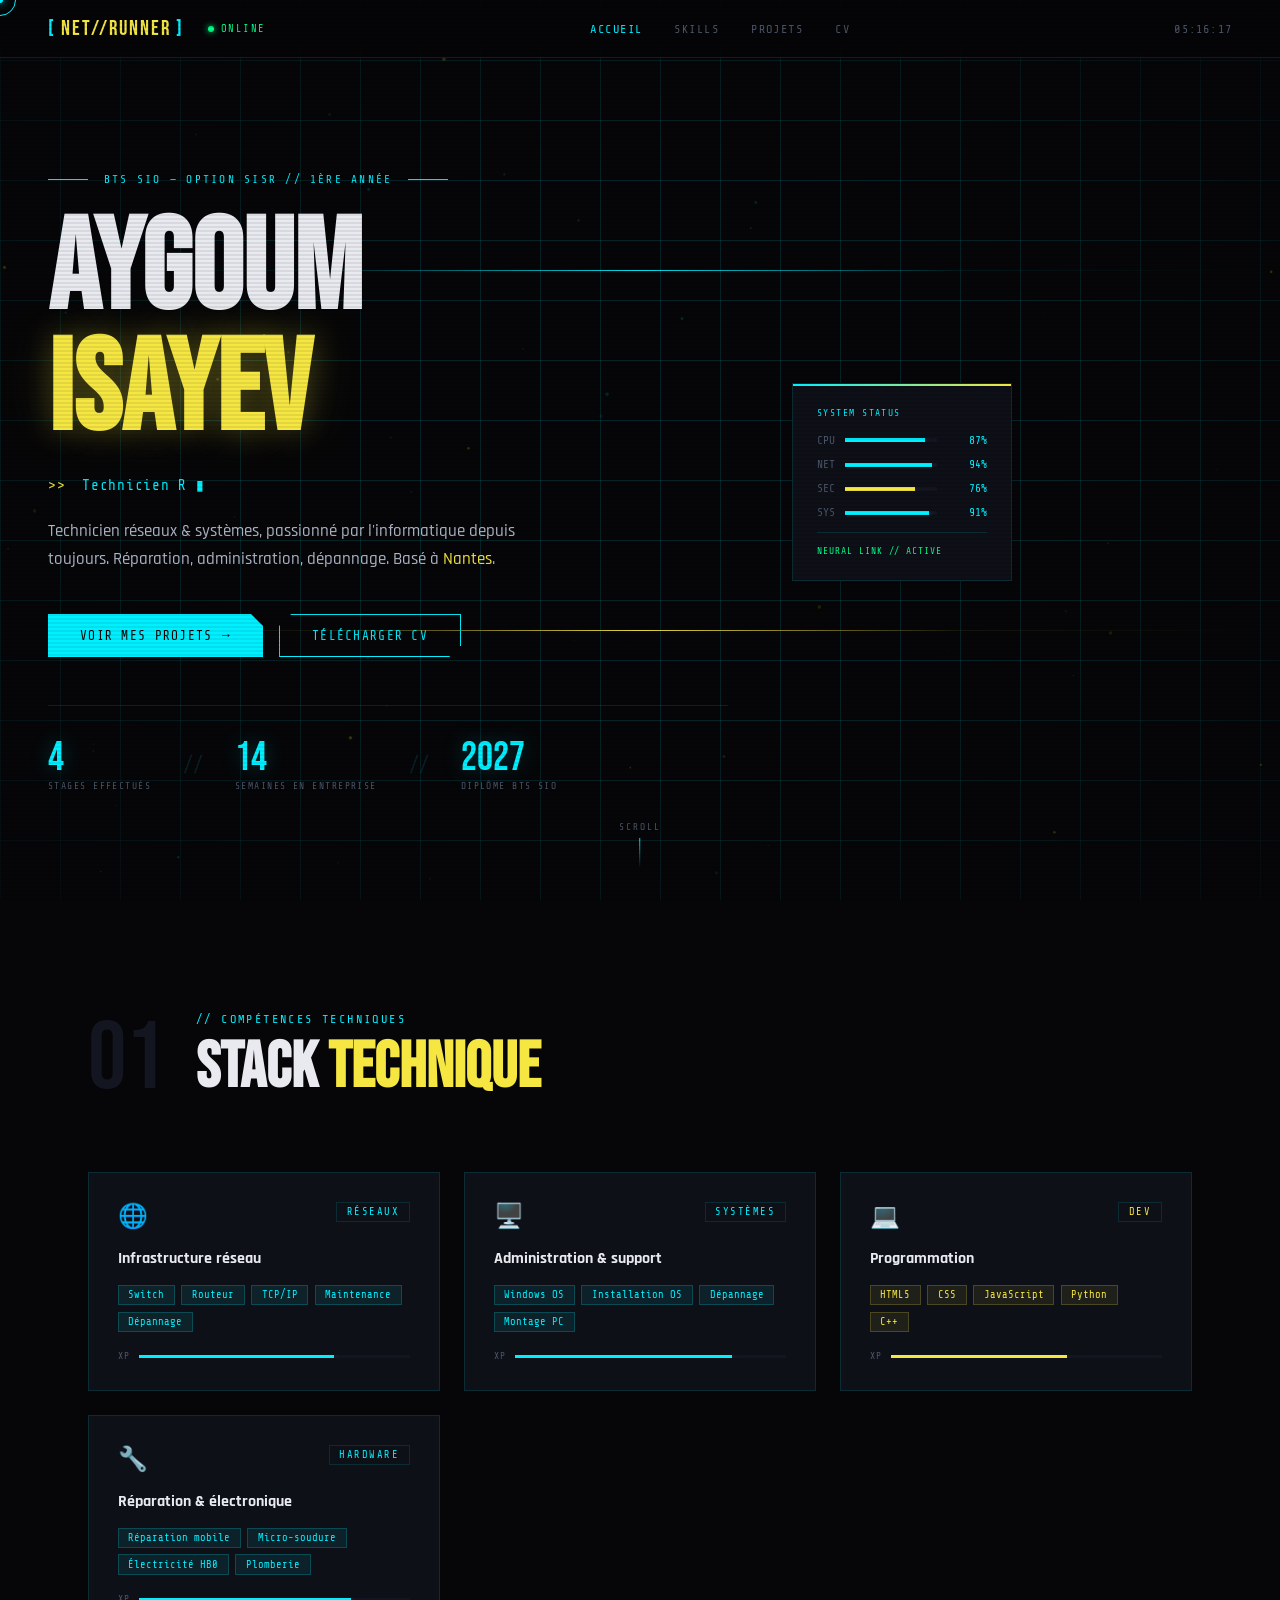
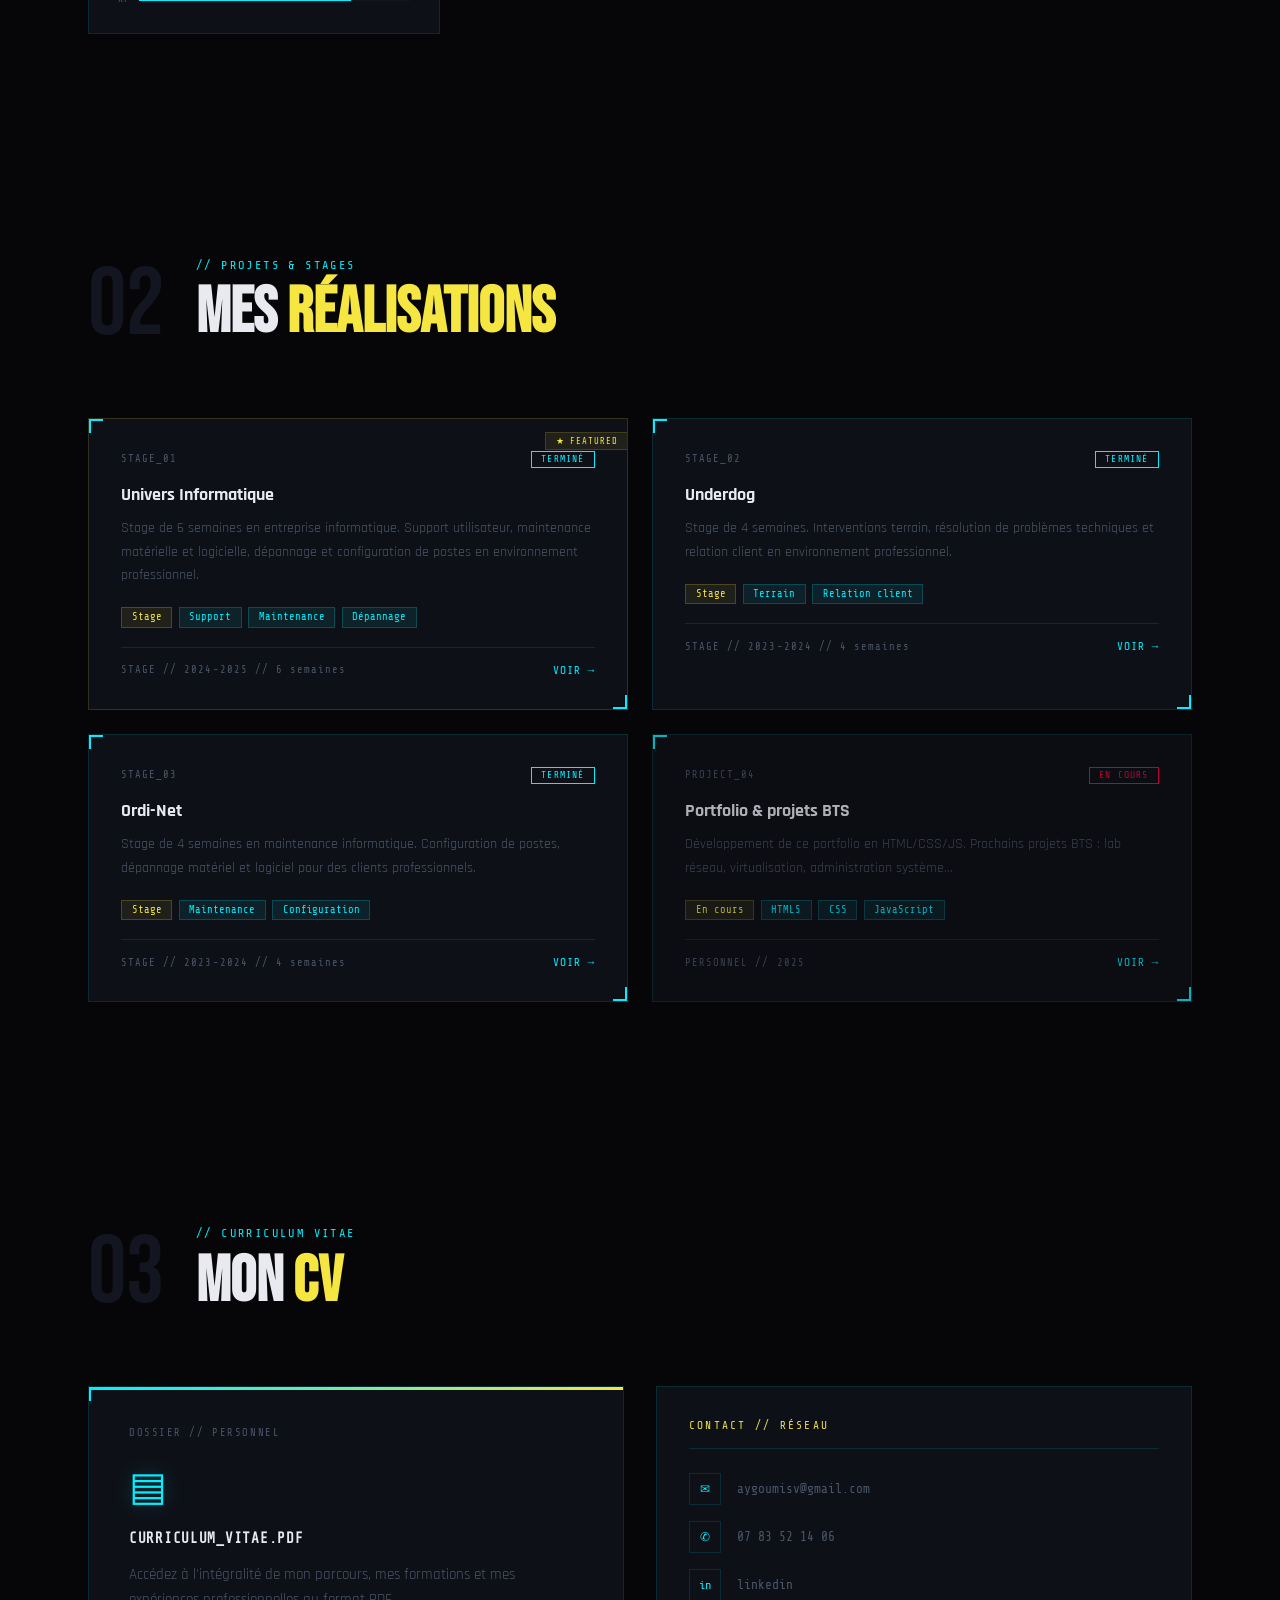
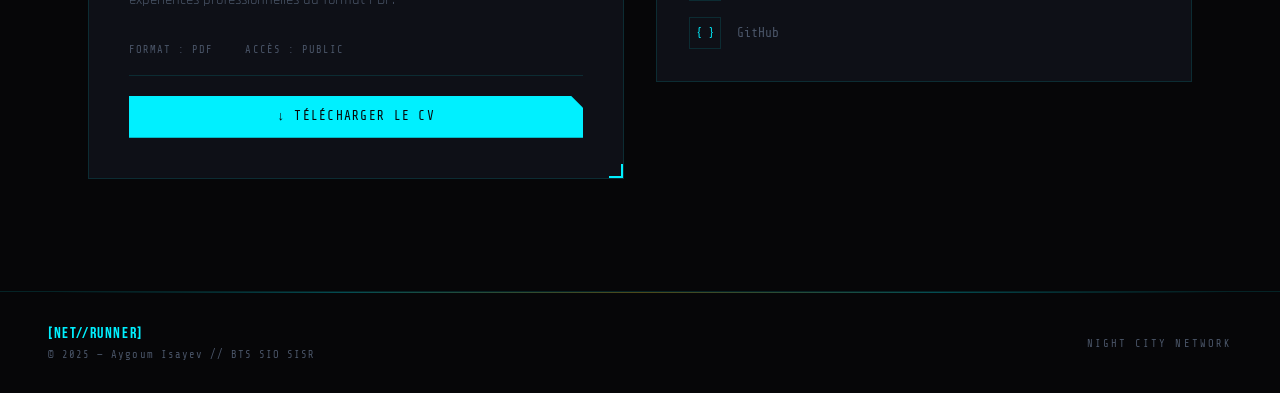
==== index.html @ 070490e2 "Add files via upload" ====
<!DOCTYPE html>
<html lang="fr">
<head>
  <meta charset="UTF-8" />
  <meta name="viewport" content="width=device-width, initial-scale=1.0" />
  <title>PORTFOLIO // AYGOUM ISAYEV</title>
  <link rel="preconnect" href="https://fonts.googleapis.com" />
  <link rel="preconnect" href="https://fonts.gstatic.com" crossorigin />
  <link href="https://fonts.googleapis.com/css2?family=Bebas+Neue&family=Rajdhani:wght@400;500;600;700&family=Share+Tech+Mono&display=swap" rel="stylesheet" />
  <link rel="stylesheet" href="style.css" />
</head>
<body>

  <!-- CUSTOM CURSOR -->
  <div class="cursor-outer" id="cursorOuter"></div>
  <div class="cursor-inner" id="cursorInner"></div>

  <!-- SCANLINES OVERLAY -->
  <div class="scanlines"></div>

  <!-- GLITCH OVERLAY -->
  <div class="glitch-overlay" id="glitchOverlay"></div>

  <!-- NAV -->
  <nav id="navbar">
    <div class="nav-left">
      <div class="nav-logo">
        <span class="logo-bracket">[</span>
        <span class="logo-text">NET//RUNNER</span>
        <span class="logo-bracket">]</span>
      </div>
      <div class="nav-status">
        <span class="status-dot"></span>
        <span class="status-text">ONLINE</span>
      </div>
    </div>
    <ul class="nav-links">
      <li><a href="#hero" data-text="ACCUEIL">ACCUEIL</a></li>
      <li><a href="#competences" data-text="SKILLS">SKILLS</a></li>
      <li><a href="#projets" data-text="PROJETS">PROJETS</a></li>
      <li><a href="#cv" data-text="CV">CV</a></li>
    </ul>
    <div class="nav-right">
      <span class="nav-time" id="navTime">00:00:00</span>
    </div>
  </nav>

  <!-- HERO -->
  <section id="hero">
    <div class="hero-bg-grid"></div>
    <div class="hero-bg-lines"></div>

    <div class="hero-content">
      <div class="hero-eyebrow">
        <span class="eyebrow-line"></span>
        <span class="eyebrow-text">BTS SIO — OPTION SISR // 1ÈRE ANNÉE</span>
        <span class="eyebrow-line"></span>
      </div>

      <h1 class="hero-title" id="heroTitle">
        <span class="title-line" data-glitch="AYGOUM">AYGOUM</span>
        <br>
        <span class="title-line title-accent" data-glitch="ISAYEV">ISAYEV</span>
      </h1>

      <div class="hero-subtitle">
        <span class="subtitle-tag">&gt;&gt;</span>
        <span id="typedText"></span>
        <span class="type-cursor">▮</span>
      </div>

      <p class="hero-desc">
        Technicien réseaux & systèmes, passionné par l'informatique depuis toujours.
        Réparation, administration, dépannage. Basé à <span class="text-yellow">Nantes</span>.
      </p>

      <div class="hero-cta">
        <a href="#projets" class="btn btn-primary">
          <span class="btn-glitch" data-text="VOIR MES PROJETS">VOIR MES PROJETS</span>
          <span class="btn-arrow">→</span>
        </a>
        <a href="#cv" class="btn btn-outline">
          <span>TÉLÉCHARGER CV</span>
        </a>
      </div>

      <div class="hero-stats">
        <div class="stat">
          <div class="stat-val" data-target="4">0</div>
          <div class="stat-label">STAGES EFFECTUÉS</div>
        </div>
        <div class="stat-divider">//</div>
        <div class="stat">
          <div class="stat-val" data-target="14">0</div>
          <div class="stat-label">SEMAINES EN ENTREPRISE</div>
        </div>
        <div class="stat-divider">//</div>
        <div class="stat">
          <div class="stat-val" data-target="2027">0</div>
          <div class="stat-label">DIPLÔME BTS SIO</div>
        </div>
      </div>
    </div>

    <div class="hero-side">
      <div class="side-card">
        <div class="side-card-label">SYSTEM STATUS</div>
        <div class="side-card-line"><span>CPU</span><div class="bar"><div class="bar-fill" style="--w:87%"></div></div><span>87%</span></div>
        <div class="side-card-line"><span>NET</span><div class="bar"><div class="bar-fill" style="--w:94%"></div></div><span>94%</span></div>
        <div class="side-card-line"><span>SEC</span><div class="bar"><div class="bar-fill bar-yellow" style="--w:76%"></div></div><span>76%</span></div>
        <div class="side-card-line"><span>SYS</span><div class="bar"><div class="bar-fill" style="--w:91%"></div></div><span>91%</span></div>
        <div class="side-card-footer">NEURAL LINK // ACTIVE</div>
      </div>
    </div>

    <div class="scroll-hint">
      <span>SCROLL</span>
      <div class="scroll-arrow"></div>
    </div>
  </section>

  <!-- COMPÉTENCES -->
  <section id="competences" class="section">
    <div class="section-header reveal">
      <div class="section-num">01</div>
      <div class="section-info">
        <p class="section-tag">// COMPÉTENCES TECHNIQUES</p>
        <h2 class="section-title">STACK <span class="text-yellow">TECHNIQUE</span></h2>
      </div>
    </div>

    <div class="skills-grid reveal">

      <div class="skill-card" data-index="0">
        <div class="skill-card-header">
          <div class="skill-icon">🌐</div>
          <div class="skill-cat">RÉSEAUX</div>
        </div>
        <div class="skill-name">Infrastructure réseau</div>
        <div class="skill-tags">
          <span class="tag">Switch</span>
          <span class="tag">Routeur</span>
          <span class="tag">TCP/IP</span>
          <span class="tag">Maintenance</span>
          <span class="tag">Dépannage</span>
        </div>
        <div class="skill-xp">
          <span class="xp-label">XP</span>
          <div class="xp-bar"><div class="xp-fill" style="--w:72%"></div></div>
        </div>
      </div>

      <div class="skill-card" data-index="1">
        <div class="skill-card-header">
          <div class="skill-icon">🖥️</div>
          <div class="skill-cat">SYSTÈMES</div>
        </div>
        <div class="skill-name">Administration & support</div>
        <div class="skill-tags">
          <span class="tag">Windows OS</span>
          <span class="tag">Installation OS</span>
          <span class="tag">Dépannage</span>
          <span class="tag">Montage PC</span>
        </div>
        <div class="skill-xp">
          <span class="xp-label">XP</span>
          <div class="xp-bar"><div class="xp-fill" style="--w:80%"></div></div>
        </div>
      </div>

      <div class="skill-card" data-index="2">
        <div class="skill-card-header">
          <div class="skill-icon">💻</div>
          <div class="skill-cat tag-yellow">DEV</div>
        </div>
        <div class="skill-name">Programmation</div>
        <div class="skill-tags">
          <span class="tag tag-yellow">HTML5</span>
          <span class="tag tag-yellow">CSS</span>
          <span class="tag tag-yellow">JavaScript</span>
          <span class="tag tag-yellow">Python</span>
          <span class="tag tag-yellow">C++</span>
        </div>
        <div class="skill-xp">
          <span class="xp-label">XP</span>
          <div class="xp-bar"><div class="xp-fill xp-yellow" style="--w:65%"></div></div>
        </div>
      </div>

      <div class="skill-card" data-index="3">
        <div class="skill-card-header">
          <div class="skill-icon">🔧</div>
          <div class="skill-cat">HARDWARE</div>
        </div>
        <div class="skill-name">Réparation & électronique</div>
        <div class="skill-tags">
          <span class="tag">Réparation mobile</span>
          <span class="tag">Micro-soudure</span>
          <span class="tag">Électricité HB0</span>
          <span class="tag">Plomberie</span>
        </div>
        <div class="skill-xp">
          <span class="xp-label">XP</span>
          <div class="xp-bar"><div class="xp-fill" style="--w:78%"></div></div>
        </div>
      </div>

    </div>
  </section>

  <!-- PROJETS -->
  <section id="projets" class="section">
    <div class="section-header reveal">
      <div class="section-num">02</div>
      <div class="section-info">
        <p class="section-tag">// PROJETS & STAGES</p>
        <h2 class="section-title">MES <span class="text-yellow">RÉALISATIONS</span></h2>
      </div>
    </div>

    <div class="projects-grid reveal">

      <div class="project-card project-card--featured">
        <div class="project-header">
          <span class="project-num">STAGE_01</span>
          <span class="project-status status-done">TERMINÉ</span>
        </div>
        <h3 class="project-title">Univers Informatique</h3>
        <p class="project-desc">
          Stage de 6 semaines en entreprise informatique. Support utilisateur,
          maintenance matérielle et logicielle, dépannage et configuration
          de postes en environnement professionnel.
        </p>
        <div class="project-tags">
          <span class="tag tag-yellow">Stage</span>
          <span class="tag">Support</span>
          <span class="tag">Maintenance</span>
          <span class="tag">Dépannage</span>
        </div>
        <div class="project-footer">
          <span class="project-type">STAGE // 2024-2025 // 6 semaines</span>
          <a href="#" class="project-link">VOIR →</a>
        </div>
        <div class="card-corner tl"></div>
        <div class="card-corner br"></div>
      </div>

      <div class="project-card">
        <div class="project-header">
          <span class="project-num">STAGE_02</span>
          <span class="project-status status-done">TERMINÉ</span>
        </div>
        <h3 class="project-title">Underdog</h3>
        <p class="project-desc">
          Stage de 4 semaines. Interventions terrain, résolution de problèmes
          techniques et relation client en environnement professionnel.
        </p>
        <div class="project-tags">
          <span class="tag tag-yellow">Stage</span>
          <span class="tag">Terrain</span>
          <span class="tag">Relation client</span>
        </div>
        <div class="project-footer">
          <span class="project-type">STAGE // 2023-2024 // 4 semaines</span>
          <a href="#" class="project-link">VOIR →</a>
        </div>
        <div class="card-corner tl"></div>
        <div class="card-corner br"></div>
      </div>

      <div class="project-card">
        <div class="project-header">
          <span class="project-num">STAGE_03</span>
          <span class="project-status status-done">TERMINÉ</span>
        </div>
        <h3 class="project-title">Ordi-Net</h3>
        <p class="project-desc">
          Stage de 4 semaines en maintenance informatique. Configuration
          de postes, dépannage matériel et logiciel pour des clients professionnels.
        </p>
        <div class="project-tags">
          <span class="tag tag-yellow">Stage</span>
          <span class="tag">Maintenance</span>
          <span class="tag">Configuration</span>
        </div>
        <div class="project-footer">
          <span class="project-type">STAGE // 2023-2024 // 4 semaines</span>
          <a href="#" class="project-link">VOIR →</a>
        </div>
        <div class="card-corner tl"></div>
        <div class="card-corner br"></div>
      </div>

      <div class="project-card project-card--wip">
        <div class="project-header">
          <span class="project-num">PROJECT_04</span>
          <span class="project-status status-wip">EN COURS</span>
        </div>
        <h3 class="project-title">Portfolio & projets BTS</h3>
        <p class="project-desc">
          Développement de ce portfolio en HTML/CSS/JS. Prochains projets BTS :
          lab réseau, virtualisation, administration système...
        </p>
        <div class="project-tags">
          <span class="tag tag-yellow">En cours</span>
          <span class="tag">HTML5</span>
          <span class="tag">CSS</span>
          <span class="tag">JavaScript</span>
        </div>
        <div class="project-footer">
          <span class="project-type">PERSONNEL // 2025</span>
          <a href="#" class="project-link">VOIR →</a>
        </div>
        <div class="card-corner tl"></div>
        <div class="card-corner br"></div>
      </div>

    </div>
  </section>

  <!-- CV -->
  <section id="cv" class="section">
    <div class="section-header reveal">
      <div class="section-num">03</div>
      <div class="section-info">
        <p class="section-tag">// CURRICULUM VITAE</p>
        <h2 class="section-title">MON <span class="text-yellow">CV</span></h2>
      </div>
    </div>

    <div class="cv-container reveal">
      <div class="cv-card">
        <div class="cv-card-top">
          <div class="cv-label">DOSSIER // PERSONNEL</div>
          <div class="cv-icon-wrap">
            <div class="cv-icon">▤</div>
          </div>
          <h3 class="cv-title">CURRICULUM_VITAE.PDF</h3>
          <p class="cv-desc">
            Accédez à l'intégralité de mon parcours, mes formations et
            mes expériences professionnelles au format PDF.
          </p>
        </div>
        <div class="cv-card-bottom">
          <div class="cv-meta">
            <span>FORMAT : PDF</span>
            <span>ACCÈS : PUBLIC</span>
          </div>
          <a href="cv.html" download class="btn btn-primary btn-full">
            <span class="btn-glitch" data-text="↓ TÉLÉCHARGER LE CV">↓ TÉLÉCHARGER LE CV</span>
          </a>
        </div>
        <div class="card-corner tl"></div>
        <div class="card-corner br"></div>
      </div>

      <div class="cv-contact">
        <div class="contact-title">CONTACT // RÉSEAU</div>
        <div class="contact-list">
          <a href="mailto:aygoumisv@gmail.com" class="contact-item">
            <span class="contact-icon">✉</span>
            <span>aygoumisv@gmail.com</span>
          </a>
          <a href="tel:0783521406" class="contact-item">
            <span class="contact-icon">✆</span>
            <span>07 83 52 14 06</span>
          </a>
          <a href="https://linkedin.com/in/aygoum-isayev" target="_blank" class="contact-item">
            <span class="contact-icon">in</span>
            <span>linkedin</span>
          </a>
          <a href="https://github.com/SOGA05" target="_blank" class="contact-item">
            <span class="contact-icon">{ }</span>
            <span>GitHub</span>
          </a>
        </div>
      </div>
    </div>
  </section>

  <!-- FOOTER -->
  <footer>
    <div class="footer-inner">
      <div class="footer-left">
        <span class="footer-logo">[NET//RUNNER]</span>
        <span class="footer-copy">© 2025 — Aygoum Isayev // BTS SIO SISR</span>
      </div>
      <div class="footer-right">
        <span class="footer-tag">NIGHT CITY NETWORK</span>
      </div>
    </div>
  </footer>

  <script src="script.js"></script>
</body>
</html>
---- style.css ----
/* ══════════════════════════════════════════
   PORTFOLIO // CYBERPUNK 2077 EDGERUNNER
   style.css
   ══════════════════════════════════════════ */

@import url('https://fonts.googleapis.com/css2?family=Bebas+Neue&family=Rajdhani:wght@400;500;600;700&family=Share+Tech+Mono&display=swap');

/* ── VARIABLES ── */
:root {
  --cyan:       #00f0ff;
  --cyan-glow:  rgba(0, 240, 255, 0.25);
  --cyan-dim:   rgba(0, 240, 255, 0.08);
  --yellow:     #f5e642;
  --yellow-glow:rgba(245, 230, 66, 0.25);
  --yellow-dim: rgba(245, 230, 66, 0.08);
  --red:        #ff003c;
  --bg:         #060608;
  --bg2:        #0a0b0f;
  --surface:    #0e1017;
  --surface2:   #131520;
  --border:     rgba(0, 240, 255, 0.12);
  --border-y:   rgba(245, 230, 66, 0.15);
  --text:       #b0b8c8;
  --text-dim:   #4a5568;
  --heading:    #e8eaf0;
  --font-display: 'Bebas Neue', sans-serif;
  --font-body:    'Rajdhani', sans-serif;
  --font-mono:    'Share Tech Mono', monospace;
}

/* ── RESET ── */
*, *::before, *::after { box-sizing: border-box; margin: 0; padding: 0; }
html { scroll-behavior: smooth; }

body {
  background: var(--bg);
  color: var(--text);
  font-family: var(--font-body);
  font-size: 16px;
  overflow-x: hidden;
  cursor: none;
}

a { text-decoration: none; }

/* ── CUSTOM CURSOR ── */
.cursor-outer {
  position: fixed;
  width: 32px; height: 32px;
  border: 1px solid var(--cyan);
  border-radius: 50%;
  pointer-events: none;
  z-index: 9999;
  transform: translate(-50%, -50%);
  transition: transform .1s ease, width .2s, height .2s, border-color .2s;
  mix-blend-mode: screen;
}
.cursor-inner {
  position: fixed;
  width: 6px; height: 6px;
  background: var(--cyan);
  border-radius: 50%;
  pointer-events: none;
  z-index: 9999;
  transform: translate(-50%, -50%);
  box-shadow: 0 0 8px var(--cyan);
}
body:has(a:hover) .cursor-outer,
body:has(.btn:hover) .cursor-outer {
  width: 48px; height: 48px;
  border-color: var(--yellow);
  background: var(--yellow-dim);
}

/* ── SCANLINES ── */
.scanlines {
  position: fixed;
  inset: 0;
  background: repeating-linear-gradient(
    to bottom,
    transparent,
    transparent 2px,
    rgba(0,0,0,0.07) 2px,
    rgba(0,0,0,0.07) 4px
  );
  pointer-events: none;
  z-index: 500;
}

/* ── GLITCH OVERLAY ── */
.glitch-overlay {
  position: fixed;
  inset: 0;
  pointer-events: none;
  z-index: 600;
  opacity: 0;
}
.glitch-overlay.active {
  animation: glitchFlash .15s steps(1) forwards;
}
@keyframes glitchFlash {
  0%   { opacity: 1; background: rgba(255,0,60,.04); clip-path: inset(20% 0 70% 0); }
  33%  { clip-path: inset(60% 0 10% 0); background: rgba(0,240,255,.04); }
  66%  { clip-path: inset(40% 0 40% 0); background: rgba(245,230,66,.03); }
  100% { opacity: 0; }
}

/* ── NAV ── */
nav {
  position: fixed;
  top: 0; left: 0; right: 0;
  z-index: 200;
  display: flex;
  align-items: center;
  justify-content: space-between;
  padding: 1rem 3rem;
  border-bottom: 1px solid var(--border);
  background: rgba(6,6,8,.9);
  backdrop-filter: blur(16px);
  transition: padding .3s;
}
nav.scrolled { padding: .7rem 3rem; }

.nav-left { display: flex; align-items: center; gap: 1.5rem; }

.nav-logo {
  font-family: var(--font-display);
  font-size: 1.3rem;
  letter-spacing: .1em;
  color: var(--heading);
}
.logo-bracket { color: var(--cyan); }
.logo-text { color: var(--yellow); }

.nav-status { display: flex; align-items: center; gap: .4rem; }
.status-dot {
  width: 6px; height: 6px;
  background: #00ff88;
  border-radius: 50%;
  box-shadow: 0 0 6px #00ff88;
  animation: statusBlink 2s infinite;
}
@keyframes statusBlink { 0%,100%{opacity:1} 50%{opacity:.4} }
.status-text {
  font-family: var(--font-mono);
  font-size: .65rem;
  color: #00ff88;
  letter-spacing: .15em;
}

.nav-links {
  display: flex;
  gap: 2rem;
  list-style: none;
}
.nav-links a {
  font-family: var(--font-mono);
  font-size: .75rem;
  color: var(--text-dim);
  letter-spacing: .12em;
  position: relative;
  transition: color .2s;
}
.nav-links a::after {
  content: '';
  position: absolute;
  bottom: -4px; left: 0; right: 0;
  height: 1px;
  background: var(--cyan);
  transform: scaleX(0);
  transition: transform .2s;
}
.nav-links a:hover { color: var(--cyan); }
.nav-links a:hover::after { transform: scaleX(1); }

.nav-time {
  font-family: var(--font-mono);
  font-size: .75rem;
  color: var(--text-dim);
  letter-spacing: .1em;
}

/* ── HERO ── */
#hero {
  min-height: 100vh;
  display: flex;
  align-items: center;
  padding: 8rem 3rem 4rem;
  position: relative;
  overflow: hidden;
}

.hero-bg-grid {
  position: absolute;
  inset: 0;
  background-image:
    linear-gradient(var(--border) 1px, transparent 1px),
    linear-gradient(90deg, var(--border) 1px, transparent 1px);
  background-size: 60px 60px;
  mask-image: radial-gradient(ellipse 80% 80% at 50% 50%, black 40%, transparent 100%);
}

.hero-bg-lines {
  position: absolute;
  inset: 0;
  overflow: hidden;
}
.hero-bg-lines::before,
.hero-bg-lines::after {
  content: '';
  position: absolute;
  left: 0; right: 0;
  height: 1px;
}
.hero-bg-lines::before {
  top: 30%;
  background: linear-gradient(90deg, transparent, var(--cyan-dim), var(--cyan), var(--cyan-dim), transparent);
  animation: lineMove 4s ease-in-out infinite alternate;
}
.hero-bg-lines::after {
  top: 70%;
  background: linear-gradient(90deg, transparent, var(--yellow-dim), var(--yellow), var(--yellow-dim), transparent);
  animation: lineMove 4s 1s ease-in-out infinite alternate-reverse;
}
@keyframes lineMove { from{opacity:.3} to{opacity:.8} }

.hero-content {
  position: relative;
  z-index: 2;
  flex: 1;
  max-width: 680px;
}

.hero-eyebrow {
  display: flex;
  align-items: center;
  gap: 1rem;
  margin-bottom: 1.5rem;
  animation: fadeUp .8s ease both;
}
.eyebrow-line {
  flex: 1;
  max-width: 40px;
  height: 1px;
  background: var(--cyan);
}
.eyebrow-text {
  font-family: var(--font-mono);
  font-size: .7rem;
  color: var(--cyan);
  letter-spacing: .2em;
}

.hero-title {
  font-family: var(--font-display);
  font-size: clamp(4rem, 10vw, 8rem);
  line-height: .95;
  color: var(--heading);
  margin-bottom: 1.5rem;
  animation: fadeUp .8s .1s ease both;
}
.title-accent {
  color: var(--yellow);
  text-shadow: 0 0 30px var(--yellow-glow), 0 0 60px rgba(245,230,66,.15);
}
.title-line {
  display: inline-block;
  position: relative;
}
.title-line.glitching {
  animation: textGlitch .15s steps(2) forwards;
}
@keyframes textGlitch {
  0%   { transform: translate(-2px, 0) skewX(-1deg); color: var(--red); }
  33%  { transform: translate(2px, -1px) skewX(1deg); }
  66%  { transform: translate(-1px, 1px); color: var(--cyan); }
  100% { transform: translate(0); color: inherit; }
}

.hero-subtitle {
  font-family: var(--font-mono);
  font-size: .9rem;
  color: var(--cyan);
  margin-bottom: 1.5rem;
  animation: fadeUp .8s .2s ease both;
  letter-spacing: .05em;
}
.subtitle-tag { color: var(--yellow); margin-right: .5rem; }
.type-cursor {
  display: inline-block;
  color: var(--cyan);
  animation: blink .8s steps(1) infinite;
}
@keyframes blink { 0%,100%{opacity:1} 50%{opacity:0} }

.hero-desc {
  font-size: 1.05rem;
  font-weight: 500;
  color: var(--text);
  line-height: 1.7;
  max-width: 500px;
  margin-bottom: 2.5rem;
  animation: fadeUp .8s .3s ease both;
}
.text-yellow { color: var(--yellow); }

.hero-cta {
  display: flex;
  gap: 1rem;
  flex-wrap: wrap;
  animation: fadeUp .8s .4s ease both;
}

/* ── BUTTONS ── */
.btn {
  font-family: var(--font-mono);
  font-size: .8rem;
  letter-spacing: .1em;
  padding: .85rem 2rem;
  cursor: none;
  transition: all .2s;
  display: inline-flex;
  align-items: center;
  gap: .6rem;
  position: relative;
  overflow: hidden;
}
.btn::before {
  content: '';
  position: absolute;
  inset: 0;
  background: var(--cyan);
  transform: translateX(-101%);
  transition: transform .3s ease;
  z-index: 0;
}
.btn > * { position: relative; z-index: 1; }

.btn-primary {
  background: var(--cyan);
  color: var(--bg);
  clip-path: polygon(0 0, calc(100% - 12px) 0, 100% 12px, 100% 100%, 0 100%);
}
.btn-primary::before { background: var(--yellow); }
.btn-primary:hover { color: var(--bg); }
.btn-primary:hover::before { transform: translateX(0); }

.btn-outline {
  background: transparent;
  color: var(--cyan);
  border: 1px solid var(--cyan);
  clip-path: polygon(12px 0, 100% 0, 100% calc(100% - 12px), calc(100% - 12px) 100%, 0 100%, 0 12px);
}
.btn-outline::before { background: var(--cyan-dim); transform: translateX(0); opacity: 0; }
.btn-outline:hover { color: var(--cyan); box-shadow: 0 0 20px var(--cyan-glow); }

.btn-full { width: 100%; justify-content: center; }

.btn-glitch { position: relative; }
.btn-arrow { transition: transform .2s; }
.btn:hover .btn-arrow { transform: translateX(4px); }

/* ── HERO STATS ── */
.hero-stats {
  display: flex;
  align-items: center;
  gap: 2rem;
  margin-top: 3rem;
  padding-top: 2rem;
  border-top: 1px solid var(--border);
  animation: fadeUp .8s .5s ease both;
}
.stat-val {
  font-family: var(--font-display);
  font-size: 2.5rem;
  color: var(--cyan);
  text-shadow: 0 0 20px var(--cyan-glow);
  line-height: 1;
}
.stat-label {
  font-family: var(--font-mono);
  font-size: .6rem;
  color: var(--text-dim);
  letter-spacing: .15em;
  margin-top: .2rem;
}
.stat-divider {
  font-family: var(--font-mono);
  color: var(--border);
  font-size: 1.2rem;
}

/* ── HERO SIDE CARD ── */
.hero-side {
  position: relative;
  z-index: 2;
  margin-left: 4rem;
  animation: fadeUp .8s .6s ease both;
}
.side-card {
  background: var(--surface);
  border: 1px solid var(--border);
  padding: 1.5rem;
  width: 220px;
  position: relative;
}
.side-card::before {
  content: '';
  position: absolute;
  top: 0; left: 0; right: 0;
  height: 2px;
  background: linear-gradient(90deg, var(--cyan), var(--yellow));
}
.side-card-label {
  font-family: var(--font-mono);
  font-size: .6rem;
  color: var(--cyan);
  letter-spacing: .15em;
  margin-bottom: 1rem;
}
.side-card-line {
  display: flex;
  align-items: center;
  gap: .6rem;
  margin-bottom: .7rem;
  font-family: var(--font-mono);
  font-size: .7rem;
  color: var(--text-dim);
}
.side-card-line span:last-child { color: var(--cyan); min-width: 2.5rem; text-align: right; }
.bar { flex: 1; height: 4px; background: var(--surface2); overflow: hidden; }
.bar-fill {
  height: 100%;
  width: var(--w);
  background: var(--cyan);
  box-shadow: 0 0 8px var(--cyan-glow);
  animation: barGrow 1.5s ease both;
}
.bar-fill.bar-yellow {
  background: var(--yellow);
  box-shadow: 0 0 8px var(--yellow-glow);
}
@keyframes barGrow { from{width:0} to{width:var(--w)} }
.side-card-footer {
  font-family: var(--font-mono);
  font-size: .6rem;
  color: #00ff88;
  border-top: 1px solid var(--border);
  padding-top: .8rem;
  margin-top: .8rem;
  letter-spacing: .1em;
}

/* ── SCROLL HINT ── */
.scroll-hint {
  position: absolute;
  bottom: 2rem;
  left: 50%;
  transform: translateX(-50%);
  display: flex;
  flex-direction: column;
  align-items: center;
  gap: .4rem;
  font-family: var(--font-mono);
  font-size: .6rem;
  color: var(--text-dim);
  letter-spacing: .2em;
  animation: fadeUp 1s 1.5s ease both;
}
.scroll-arrow {
  width: 1px;
  height: 30px;
  background: linear-gradient(to bottom, var(--cyan), transparent);
  animation: scrollPulse 1.5s ease-in-out infinite;
}
@keyframes scrollPulse { 0%,100%{transform:scaleY(1);opacity:.5} 50%{transform:scaleY(1.3);opacity:1} }

/* ── SECTIONS COMMON ── */
.section {
  max-width: 1200px;
  margin: 0 auto;
  padding: 7rem 3rem;
}

.section-header {
  display: flex;
  align-items: flex-start;
  gap: 2rem;
  margin-bottom: 4rem;
}
.section-num {
  font-family: var(--font-display);
  font-size: 6rem;
  color: var(--surface2);
  line-height: 1;
  user-select: none;
}
.section-tag {
  font-family: var(--font-mono);
  font-size: .75rem;
  color: var(--cyan);
  letter-spacing: .2em;
  margin-bottom: .6rem;
}
.section-title {
  font-family: var(--font-display);
  font-size: clamp(2.5rem, 5vw, 4rem);
  color: var(--heading);
  line-height: 1;
}

/* ── DIVIDER ── */
.divider {
  max-width: 1200px;
  margin: 0 auto;
  height: 1px;
  background: linear-gradient(90deg, transparent, var(--border), transparent);
}

/* ── SKILLS GRID ── */
.skills-grid {
  display: grid;
  grid-template-columns: repeat(auto-fill, minmax(260px, 1fr));
  gap: 1.5rem;
}

.skill-card {
  background: var(--surface);
  border: 1px solid var(--border);
  padding: 1.8rem;
  position: relative;
  overflow: hidden;
  transition: border-color .3s, transform .3s, box-shadow .3s;
}
.skill-card::after {
  content: '';
  position: absolute;
  bottom: 0; left: 0; right: 0;
  height: 2px;
  background: linear-gradient(90deg, var(--cyan), transparent);
  transform: scaleX(0);
  transform-origin: left;
  transition: transform .4s ease;
}
.skill-card:hover {
  border-color: var(--cyan);
  transform: translateY(-6px);
  box-shadow: 0 10px 40px rgba(0,240,255,.1), 0 0 0 1px var(--border);
}
.skill-card:hover::after { transform: scaleX(1); }

.skill-card-header {
  display: flex;
  justify-content: space-between;
  align-items: flex-start;
  margin-bottom: 1rem;
}
.skill-icon { font-size: 1.5rem; }
.skill-cat {
  font-family: var(--font-mono);
  font-size: .65rem;
  color: var(--cyan);
  letter-spacing: .15em;
  border: 1px solid var(--border);
  padding: .2rem .6rem;
}
.skill-cat.tag-yellow { color: var(--yellow); }

.skill-name {
  font-family: var(--font-body);
  font-weight: 700;
  font-size: 1rem;
  color: var(--heading);
  margin-bottom: 1rem;
}

.skill-tags {
  display: flex;
  flex-wrap: wrap;
  gap: .4rem;
  margin-bottom: 1.2rem;
}
.tag {
  font-family: var(--font-mono);
  font-size: .65rem;
  color: var(--cyan);
  background: var(--cyan-dim);
  border: 1px solid rgba(0,240,255,.2);
  padding: .2rem .6rem;
}
.tag.tag-yellow {
  color: var(--yellow);
  background: var(--yellow-dim);
  border-color: rgba(245,230,66,.2);
}

.skill-xp { display: flex; align-items: center; gap: .6rem; }
.xp-label {
  font-family: var(--font-mono);
  font-size: .6rem;
  color: var(--text-dim);
  letter-spacing: .1em;
}
.xp-bar { flex: 1; height: 3px; background: var(--surface2); overflow: hidden; }
.xp-fill {
  height: 100%;
  width: 0;
  background: var(--cyan);
  box-shadow: 0 0 8px var(--cyan-glow);
  transition: width 1.2s cubic-bezier(.16,1,.3,1);
}
.xp-fill.xp-yellow { background: var(--yellow); box-shadow: 0 0 8px var(--yellow-glow); }

/* ── PROJECTS GRID ── */
.projects-grid {
  display: grid;
  grid-template-columns: 1fr 1fr;
  gap: 1.5rem;
}

.project-card {
  background: var(--surface);
  border: 1px solid var(--border);
  padding: 2rem;
  position: relative;
  overflow: hidden;
  transition: border-color .3s, transform .3s, box-shadow .3s;
}
.project-card:hover {
  border-color: var(--yellow);
  transform: translateY(-6px);
  box-shadow: 0 10px 40px rgba(245,230,66,.08);
}

.card-corner {
  position: absolute;
  width: 14px; height: 14px;
  border-color: var(--cyan);
  border-style: solid;
}
.card-corner.tl { top: 0; left: 0; border-width: 2px 0 0 2px; }
.card-corner.br { bottom: 0; right: 0; border-width: 0 2px 2px 0; }
.project-card:hover .card-corner { border-color: var(--yellow); }

.project-header {
  display: flex;
  justify-content: space-between;
  align-items: center;
  margin-bottom: 1rem;
}
.project-num {
  font-family: var(--font-mono);
  font-size: .65rem;
  color: var(--text-dim);
  letter-spacing: .1em;
}
.project-status {
  font-family: var(--font-mono);
  font-size: .6rem;
  letter-spacing: .12em;
  padding: .15rem .6rem;
  border: 1px solid;
}
.status-done  { color: var(--cyan); border-color: var(--cyan); }
.status-stage { color: var(--yellow); border-color: var(--yellow); }
.status-wip   { color: var(--red); border-color: var(--red); }

.project-title {
  font-family: var(--font-body);
  font-size: 1.1rem;
  font-weight: 700;
  color: var(--heading);
  margin-bottom: .7rem;
}
.project-desc {
  font-size: .9rem;
  color: var(--text-dim);
  line-height: 1.65;
  margin-bottom: 1.2rem;
}
.project-tags { display: flex; flex-wrap: wrap; gap: .4rem; margin-bottom: 1.2rem; }
.project-footer {
  display: flex;
  justify-content: space-between;
  align-items: center;
  padding-top: 1rem;
  border-top: 1px solid var(--border);
}
.project-type {
  font-family: var(--font-mono);
  font-size: .65rem;
  color: var(--text-dim);
  letter-spacing: .1em;
}
.project-link {
  font-family: var(--font-mono);
  font-size: .7rem;
  color: var(--cyan);
  letter-spacing: .08em;
  transition: color .2s, letter-spacing .2s;
}
.project-link:hover { color: var(--yellow); letter-spacing: .15em; }

.project-card--featured {
  border-color: rgba(245,230,66,.15);
}
.project-card--featured::before {
  content: '★ FEATURED';
  position: absolute;
  top: .8rem; right: 0;
  font-family: var(--font-mono);
  font-size: .55rem;
  color: var(--yellow);
  background: var(--yellow-dim);
  border: 1px solid var(--border-y);
  border-right: none;
  padding: .2rem .6rem;
  letter-spacing: .1em;
}
.project-card--wip { opacity: .75; }

/* ── CV SECTION ── */
.cv-container {
  display: grid;
  grid-template-columns: 1fr 1fr;
  gap: 2rem;
  align-items: start;
}

.cv-card {
  background: var(--surface);
  border: 1px solid var(--border);
  padding: 2.5rem;
  position: relative;
  overflow: hidden;
}
.cv-card::before {
  content: '';
  position: absolute;
  top: 0; left: 0; right: 0;
  height: 3px;
  background: linear-gradient(90deg, var(--cyan), var(--yellow), var(--cyan));
  background-size: 200% 100%;
  animation: gradientShift 4s linear infinite;
}
@keyframes gradientShift { 0%{background-position:0%} 100%{background-position:200%} }

.cv-label {
  font-family: var(--font-mono);
  font-size: .65rem;
  color: var(--text-dim);
  letter-spacing: .15em;
  margin-bottom: 1.5rem;
}
.cv-icon-wrap { margin-bottom: 1rem; }
.cv-icon {
  font-size: 2.5rem;
  color: var(--cyan);
  text-shadow: 0 0 20px var(--cyan-glow);
}
.cv-title {
  font-family: var(--font-mono);
  font-size: .9rem;
  color: var(--heading);
  margin-bottom: 1rem;
  letter-spacing: .05em;
}
.cv-desc {
  font-size: .95rem;
  color: var(--text-dim);
  line-height: 1.65;
}
.cv-card-top { margin-bottom: 2rem; }
.cv-card-bottom {}
.cv-meta {
  display: flex;
  gap: 2rem;
  font-family: var(--font-mono);
  font-size: .65rem;
  color: var(--text-dim);
  letter-spacing: .1em;
  margin-bottom: 1.2rem;
  padding-bottom: 1.2rem;
  border-bottom: 1px solid var(--border);
}

.cv-contact {
  background: var(--surface);
  border: 1px solid var(--border);
  padding: 2rem;
  position: relative;
}
.contact-title {
  font-family: var(--font-mono);
  font-size: .7rem;
  color: var(--yellow);
  letter-spacing: .2em;
  margin-bottom: 1.5rem;
  padding-bottom: 1rem;
  border-bottom: 1px solid var(--border);
}
.contact-list { display: flex; flex-direction: column; gap: 1rem; }
.contact-item {
  display: flex;
  align-items: center;
  gap: 1rem;
  font-family: var(--font-mono);
  font-size: .8rem;
  color: var(--text-dim);
  transition: color .2s;
}
.contact-item:hover { color: var(--cyan); }
.contact-icon {
  width: 32px; height: 32px;
  border: 1px solid var(--border);
  display: flex;
  align-items: center;
  justify-content: center;
  font-size: .75rem;
  color: var(--cyan);
  flex-shrink: 0;
  transition: background .2s, border-color .2s;
}
.contact-item:hover .contact-icon {
  background: var(--cyan-dim);
  border-color: var(--cyan);
}

/* ── FOOTER ── */
footer {
  border-top: 1px solid var(--border);
  padding: 2rem 3rem;
  position: relative;
  z-index: 1;
}
footer::before {
  content: '';
  position: absolute;
  top: 0; left: 3rem; right: 3rem;
  height: 1px;
  background: linear-gradient(90deg, transparent, var(--cyan), var(--yellow), var(--cyan), transparent);
  opacity: .3;
}
.footer-inner {
  max-width: 1200px;
  margin: 0 auto;
  display: flex;
  justify-content: space-between;
  align-items: center;
}
.footer-left { display: flex; flex-direction: column; gap: .4rem; }
.footer-logo {
  font-family: var(--font-display);
  font-size: 1rem;
  color: var(--cyan);
  letter-spacing: .1em;
}
.footer-copy {
  font-family: var(--font-mono);
  font-size: .65rem;
  color: var(--text-dim);
  letter-spacing: .1em;
}
.footer-tag {
  font-family: var(--font-mono);
  font-size: .65rem;
  color: var(--text-dim);
  letter-spacing: .2em;
}

/* ── SCROLL REVEAL ── */
.reveal {
  opacity: 0;
  transform: translateY(40px);
  transition: opacity .8s ease, transform .8s ease;
}
.reveal.visible {
  opacity: 1;
  transform: translateY(0);
}

/* ── RESPONSIVE ── */
@media (max-width: 900px) {
  nav { padding: 1rem 1.5rem; }
  .nav-links { gap: 1.2rem; }
  .nav-right { display: none; }
  #hero { flex-direction: column; gap: 3rem; padding: 8rem 1.5rem 4rem; }
  .hero-side { margin-left: 0; }
  .section { padding: 5rem 1.5rem; }
  .projects-grid { grid-template-columns: 1fr; }
  .cv-container { grid-template-columns: 1fr; }
  .section-num { font-size: 4rem; }
  .hero-stats { flex-wrap: wrap; gap: 1.5rem; }
}

@media (max-width: 600px) {
  .nav-links { display: none; }
  .skills-grid { grid-template-columns: 1fr; }
  .hero-title { font-size: 3.5rem; }
}
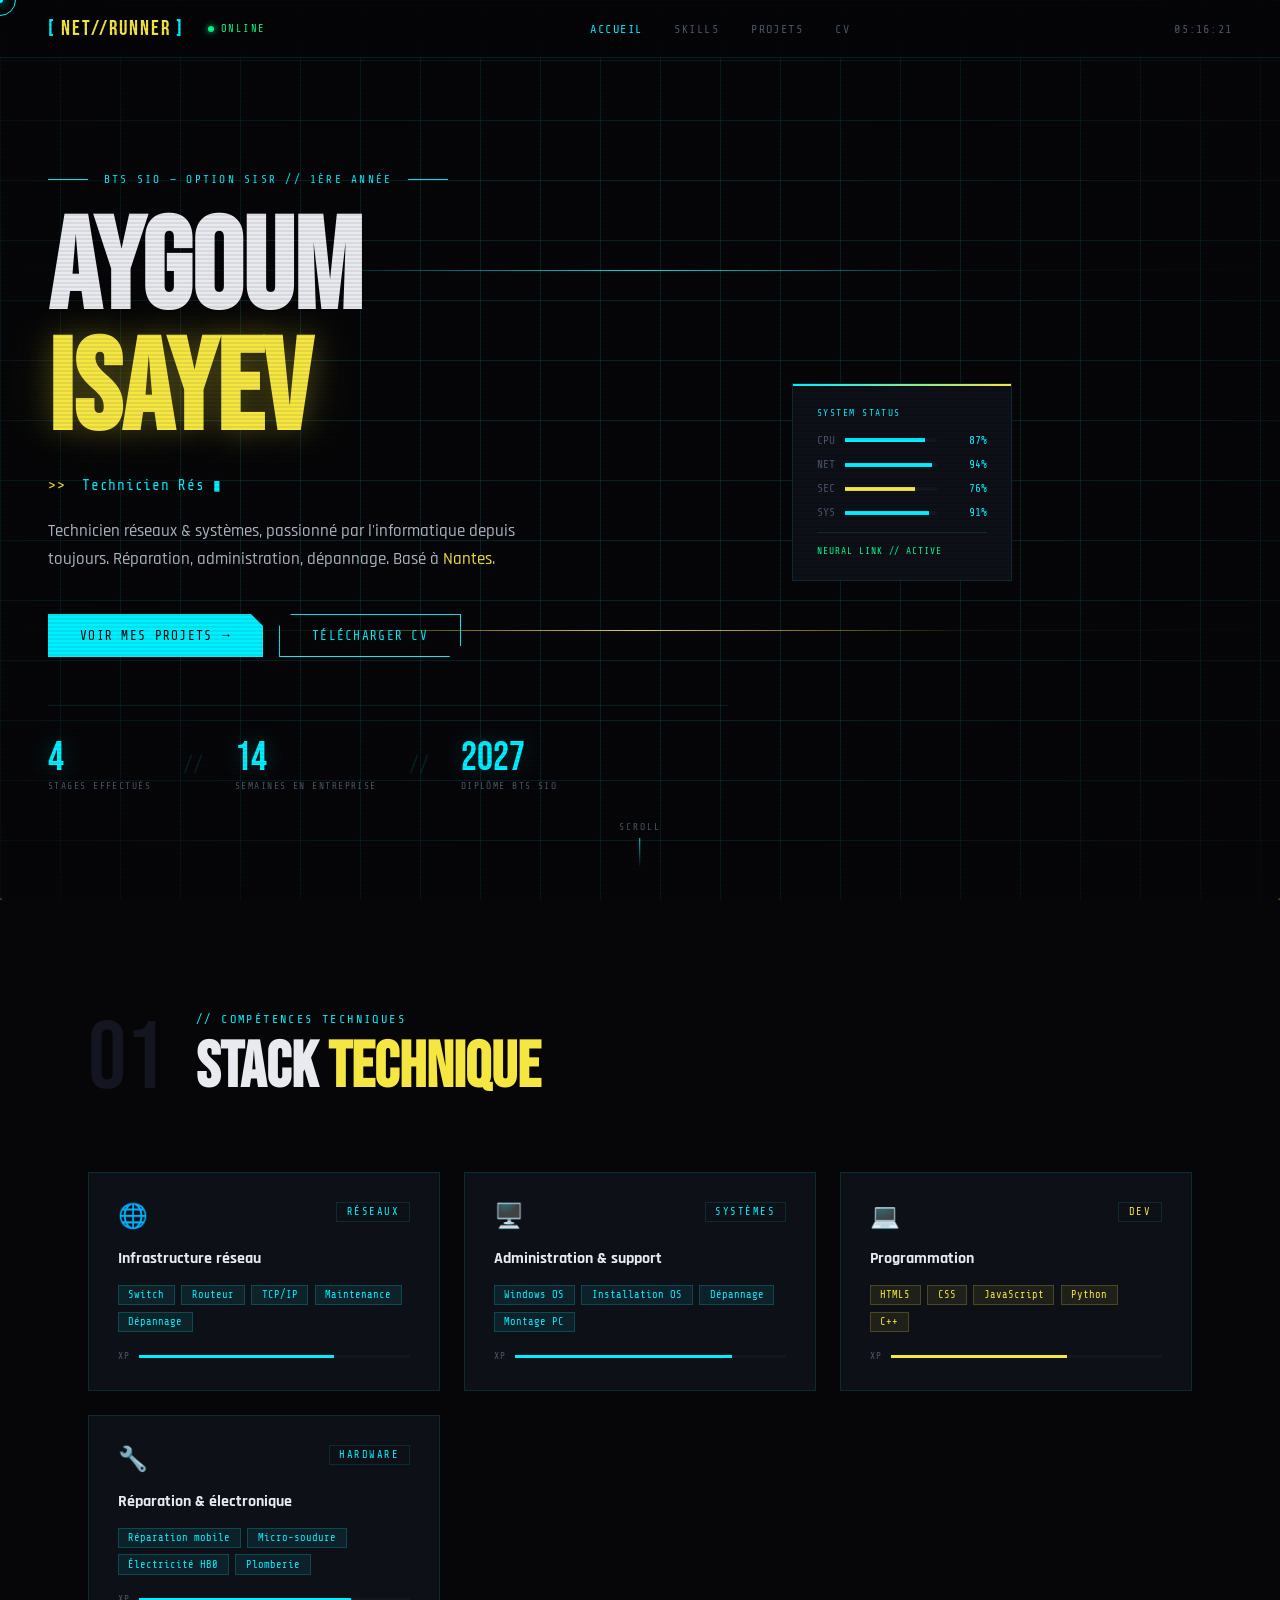
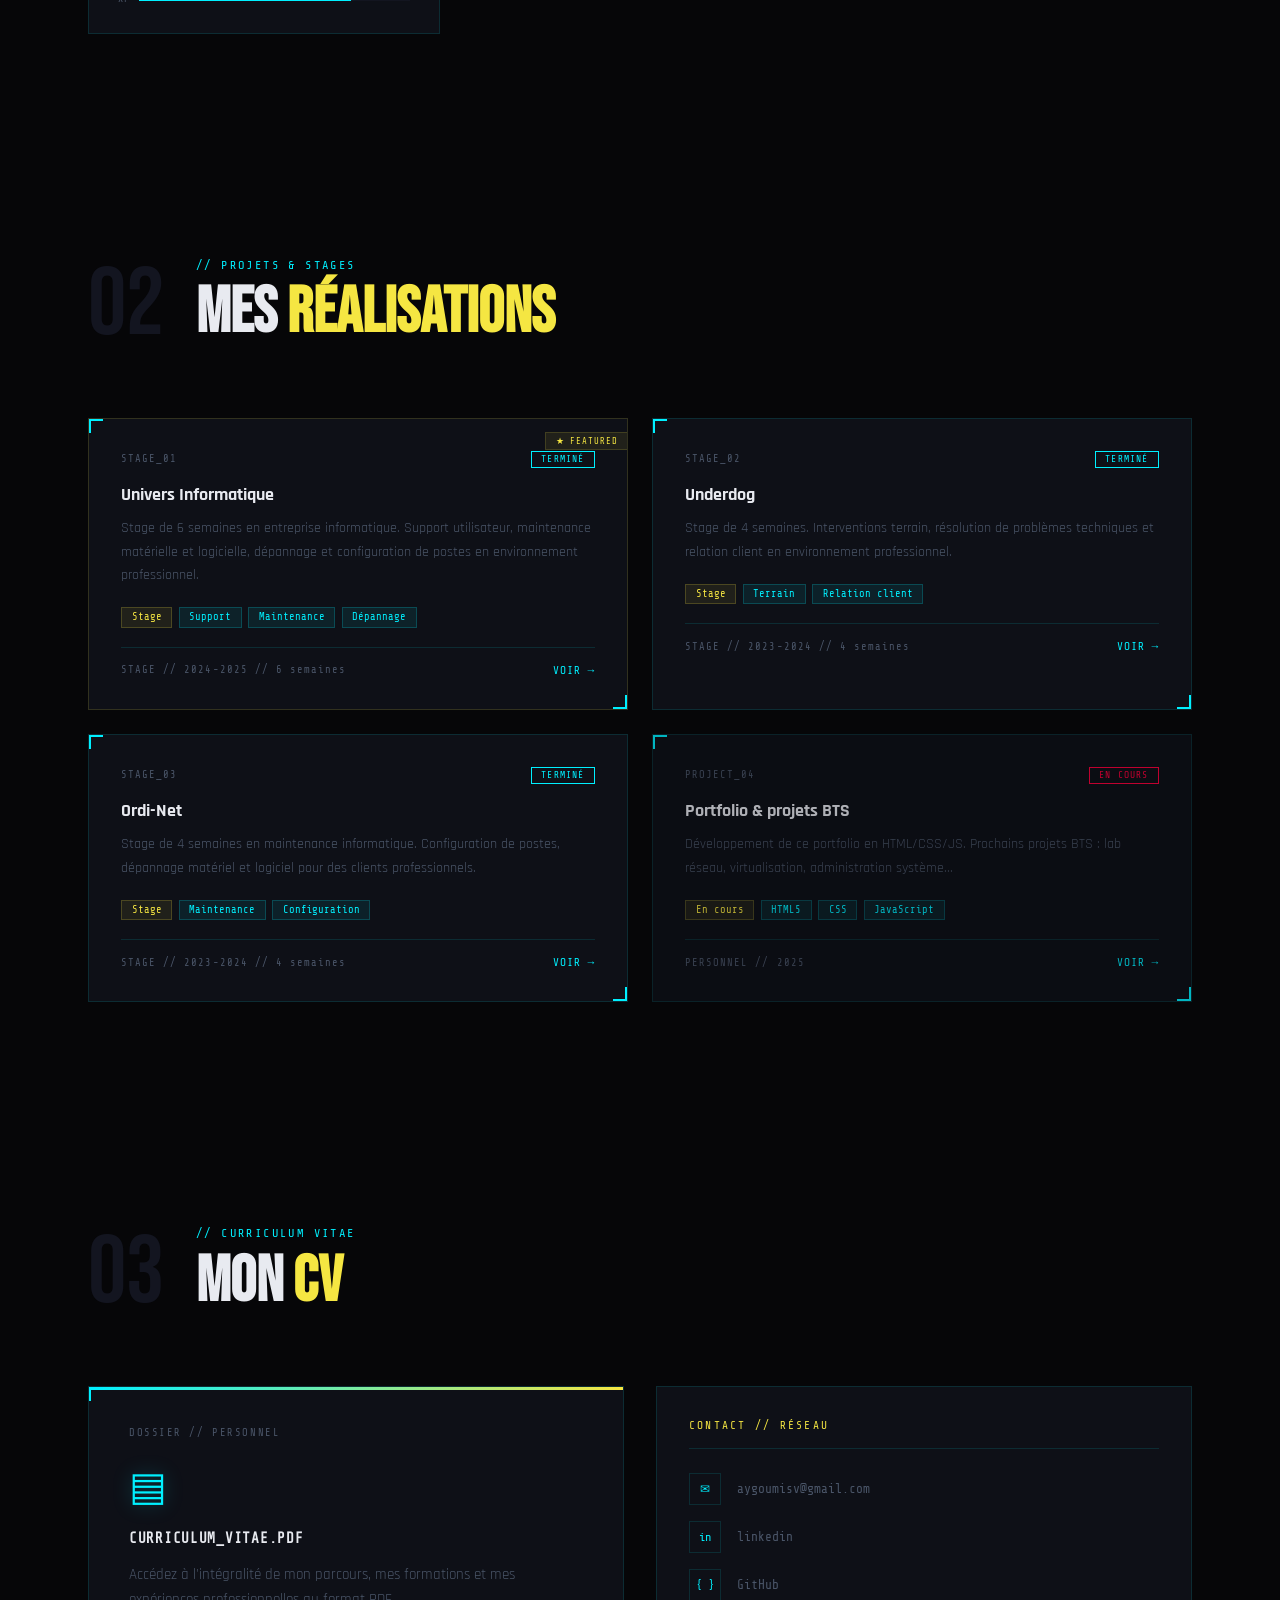
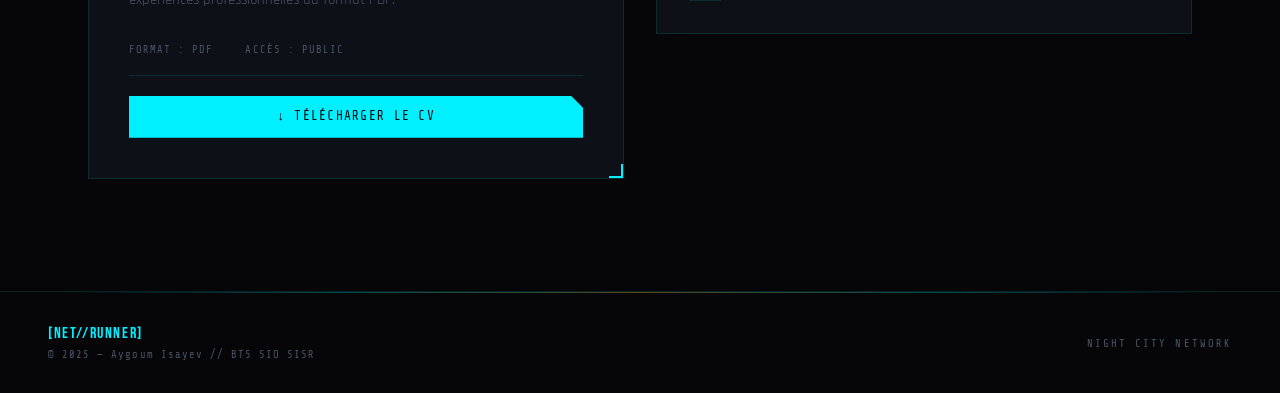
==== commit f058ec3d: "Remove telephone contact link from index.html Removed telephone contact information from the page." ====
--- a/index.html
+++ b/index.html
@@ -361,10 +361,6 @@
             <span class="contact-icon">✉</span>
             <span>aygoumisv@gmail.com</span>
           </a>
-          <a href="tel:0783521406" class="contact-item">
-            <span class="contact-icon">✆</span>
-            <span>07 83 52 14 06</span>
-          </a>
           <a href="https://linkedin.com/in/aygoum-isayev" target="_blank" class="contact-item">
             <span class="contact-icon">in</span>
             <span>linkedin</span>
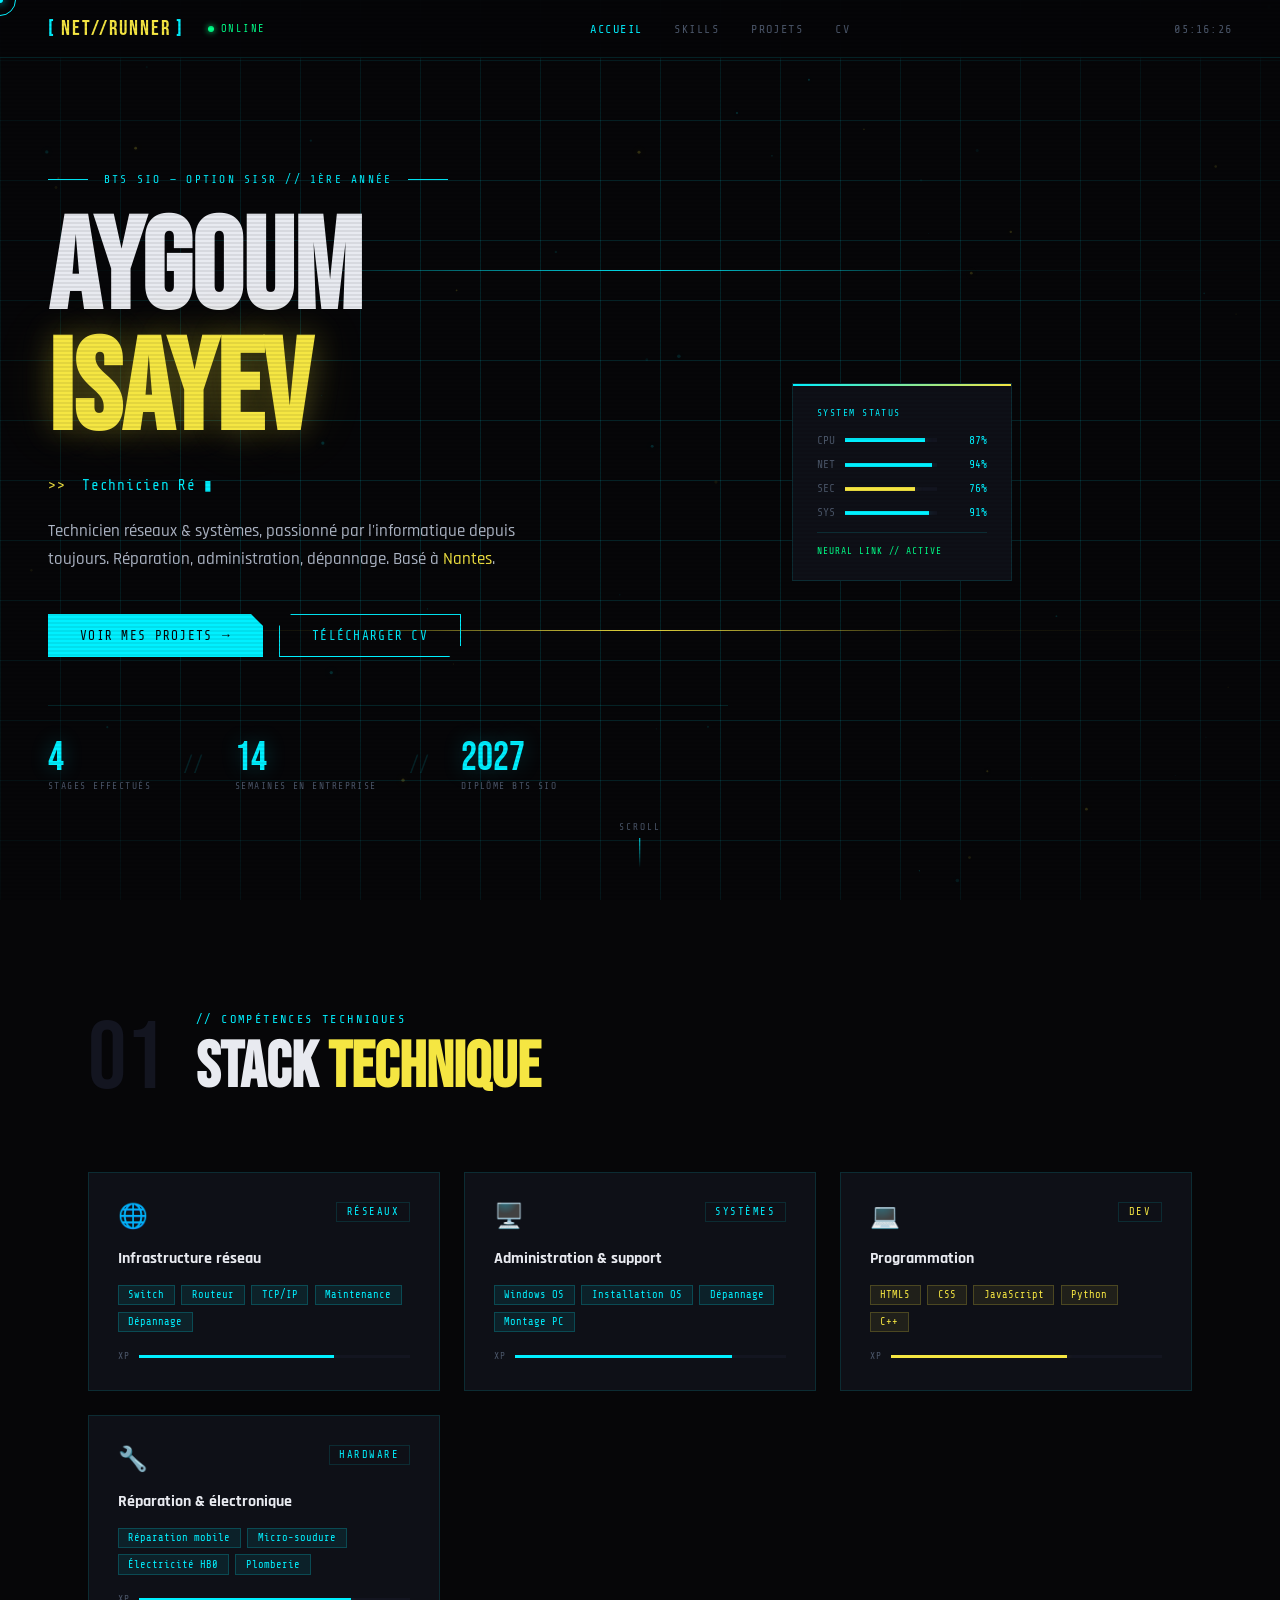
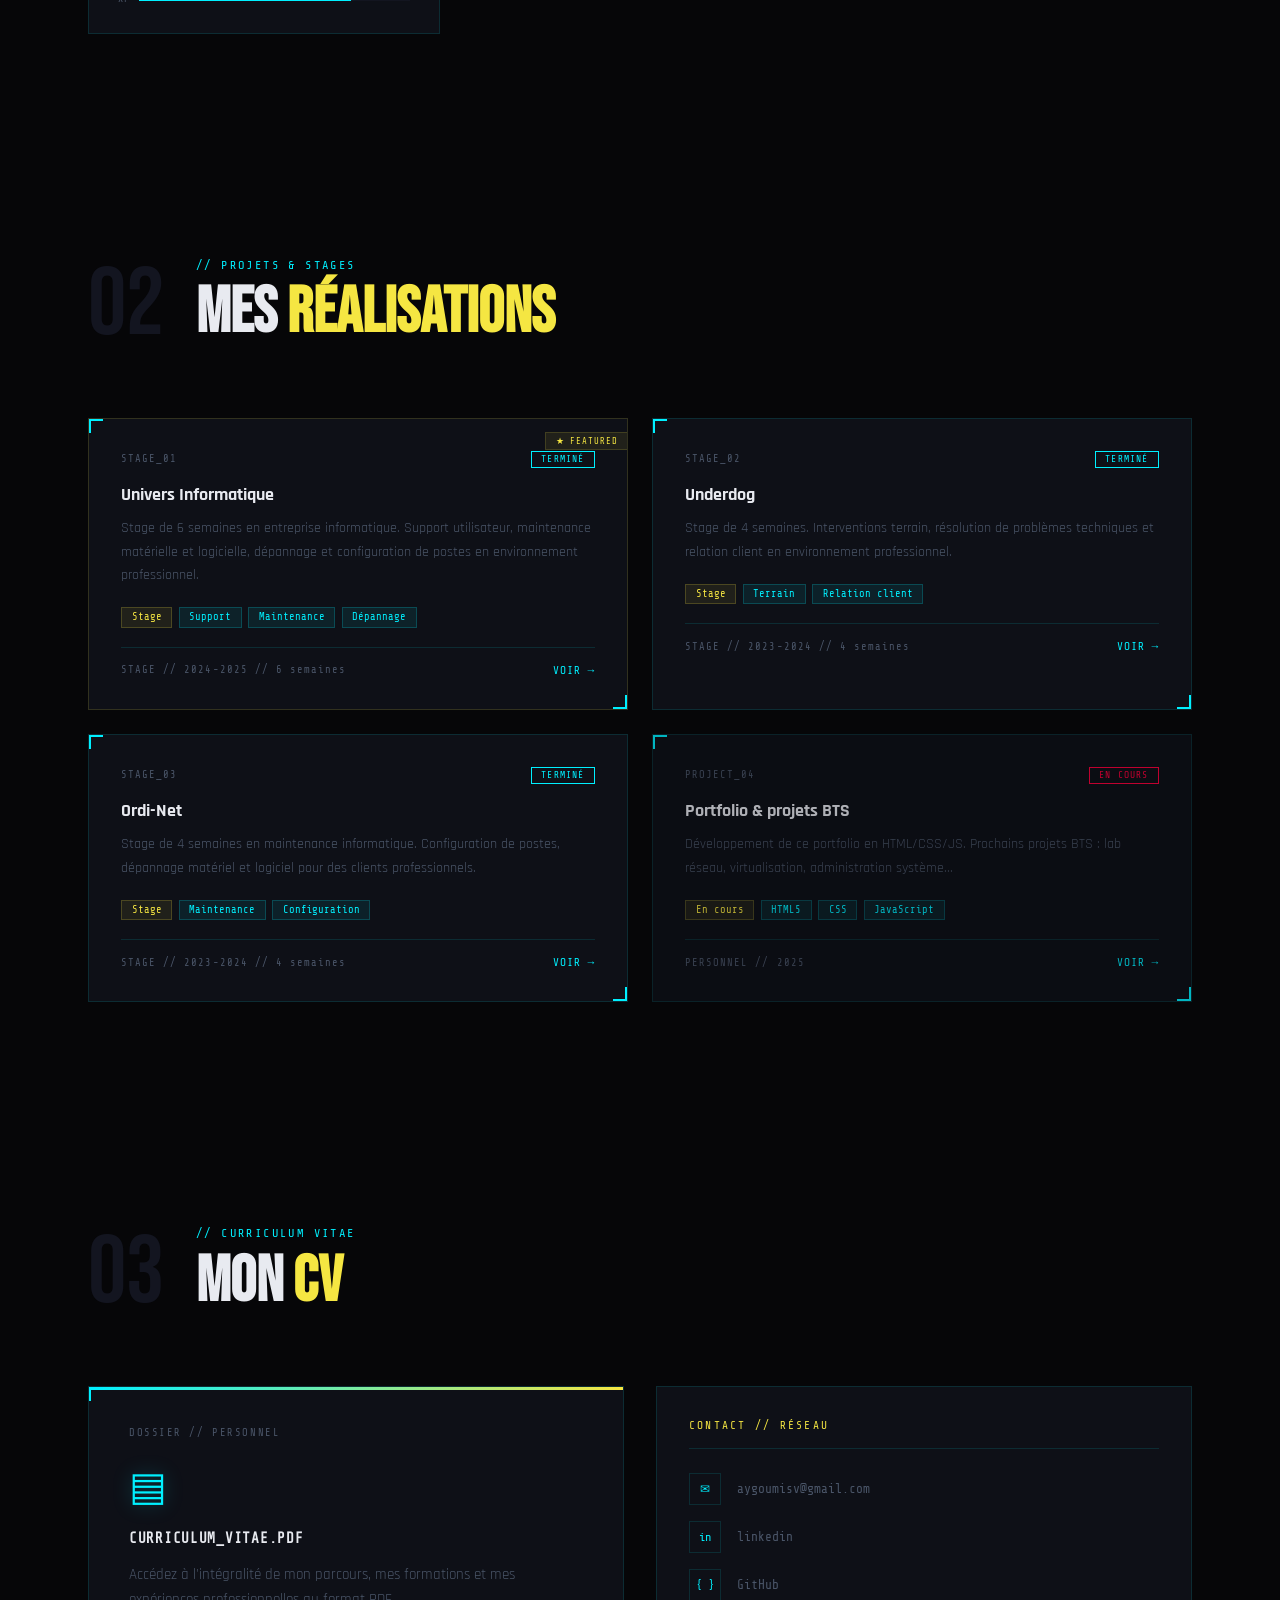
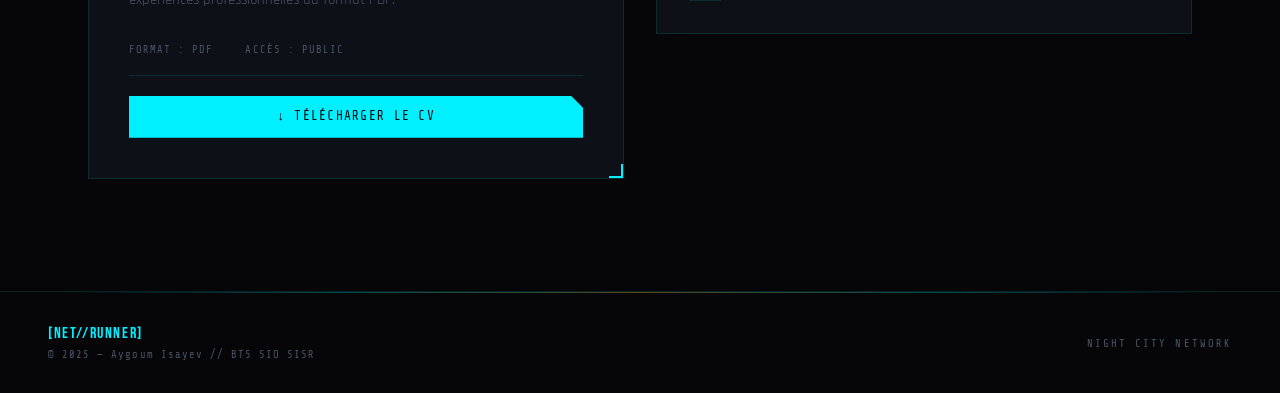
==== commit b253d0f0: "Update CV download link to point to PDF" ====
--- a/index.html
+++ b/index.html
@@ -346,7 +346,7 @@
             <span>FORMAT : PDF</span>
             <span>ACCÈS : PUBLIC</span>
           </div>
-          <a href="cv.html" download class="btn btn-primary btn-full">
+          <a href="cv.pdf" download class="btn btn-primary btn-full">
             <span class="btn-glitch" data-text="↓ TÉLÉCHARGER LE CV">↓ TÉLÉCHARGER LE CV</span>
           </a>
         </div>
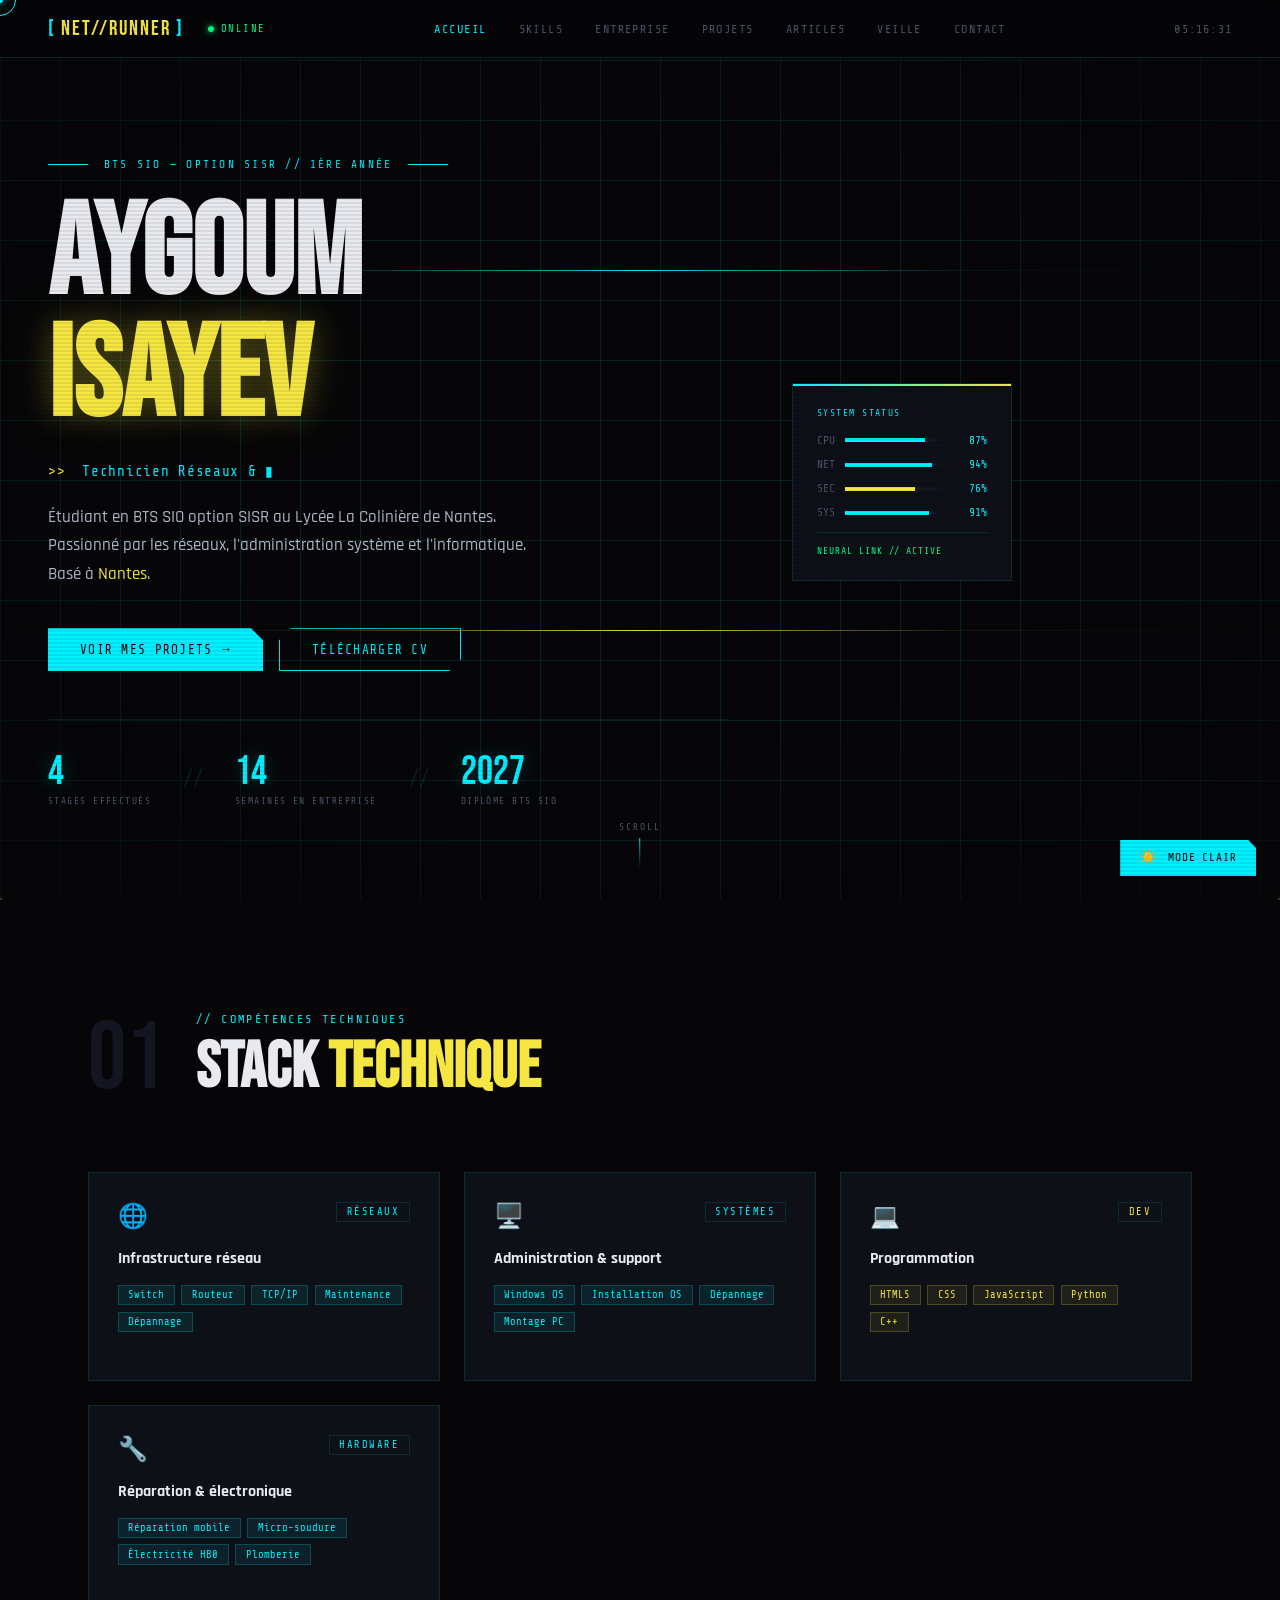
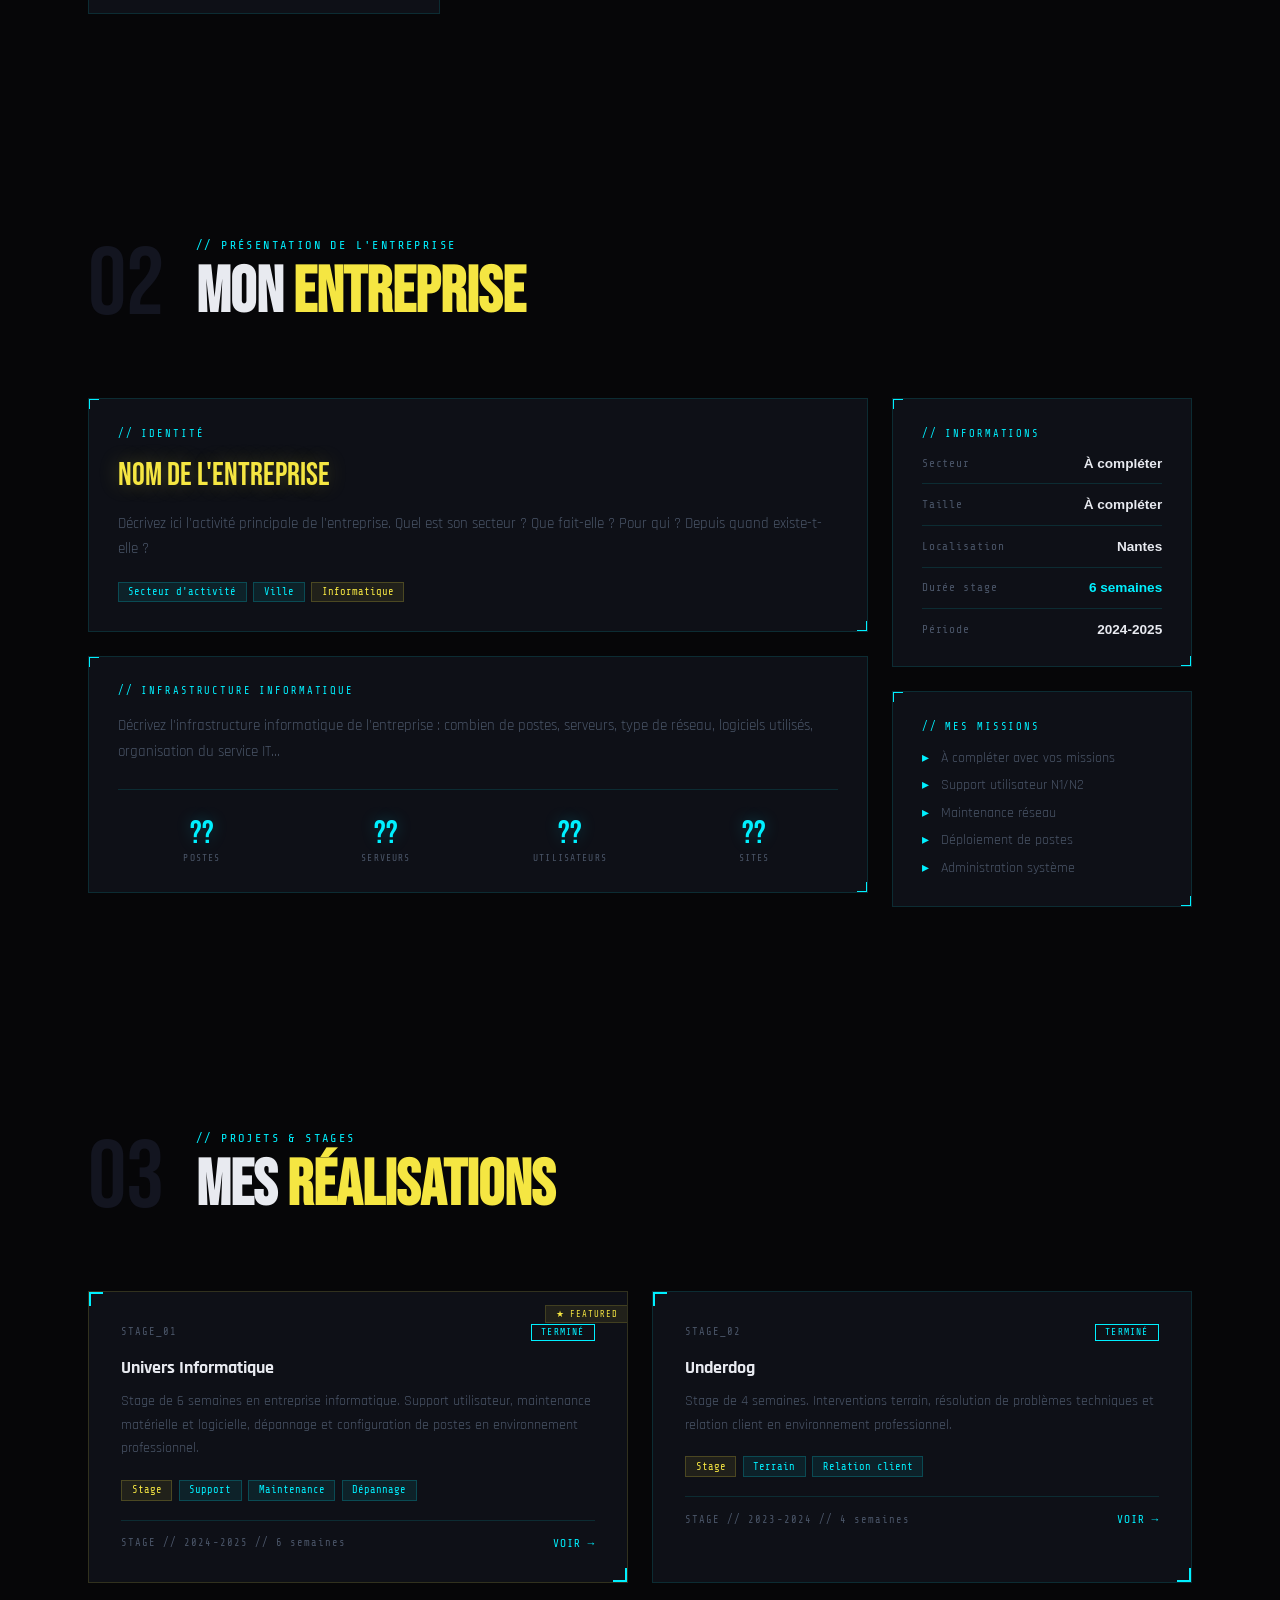
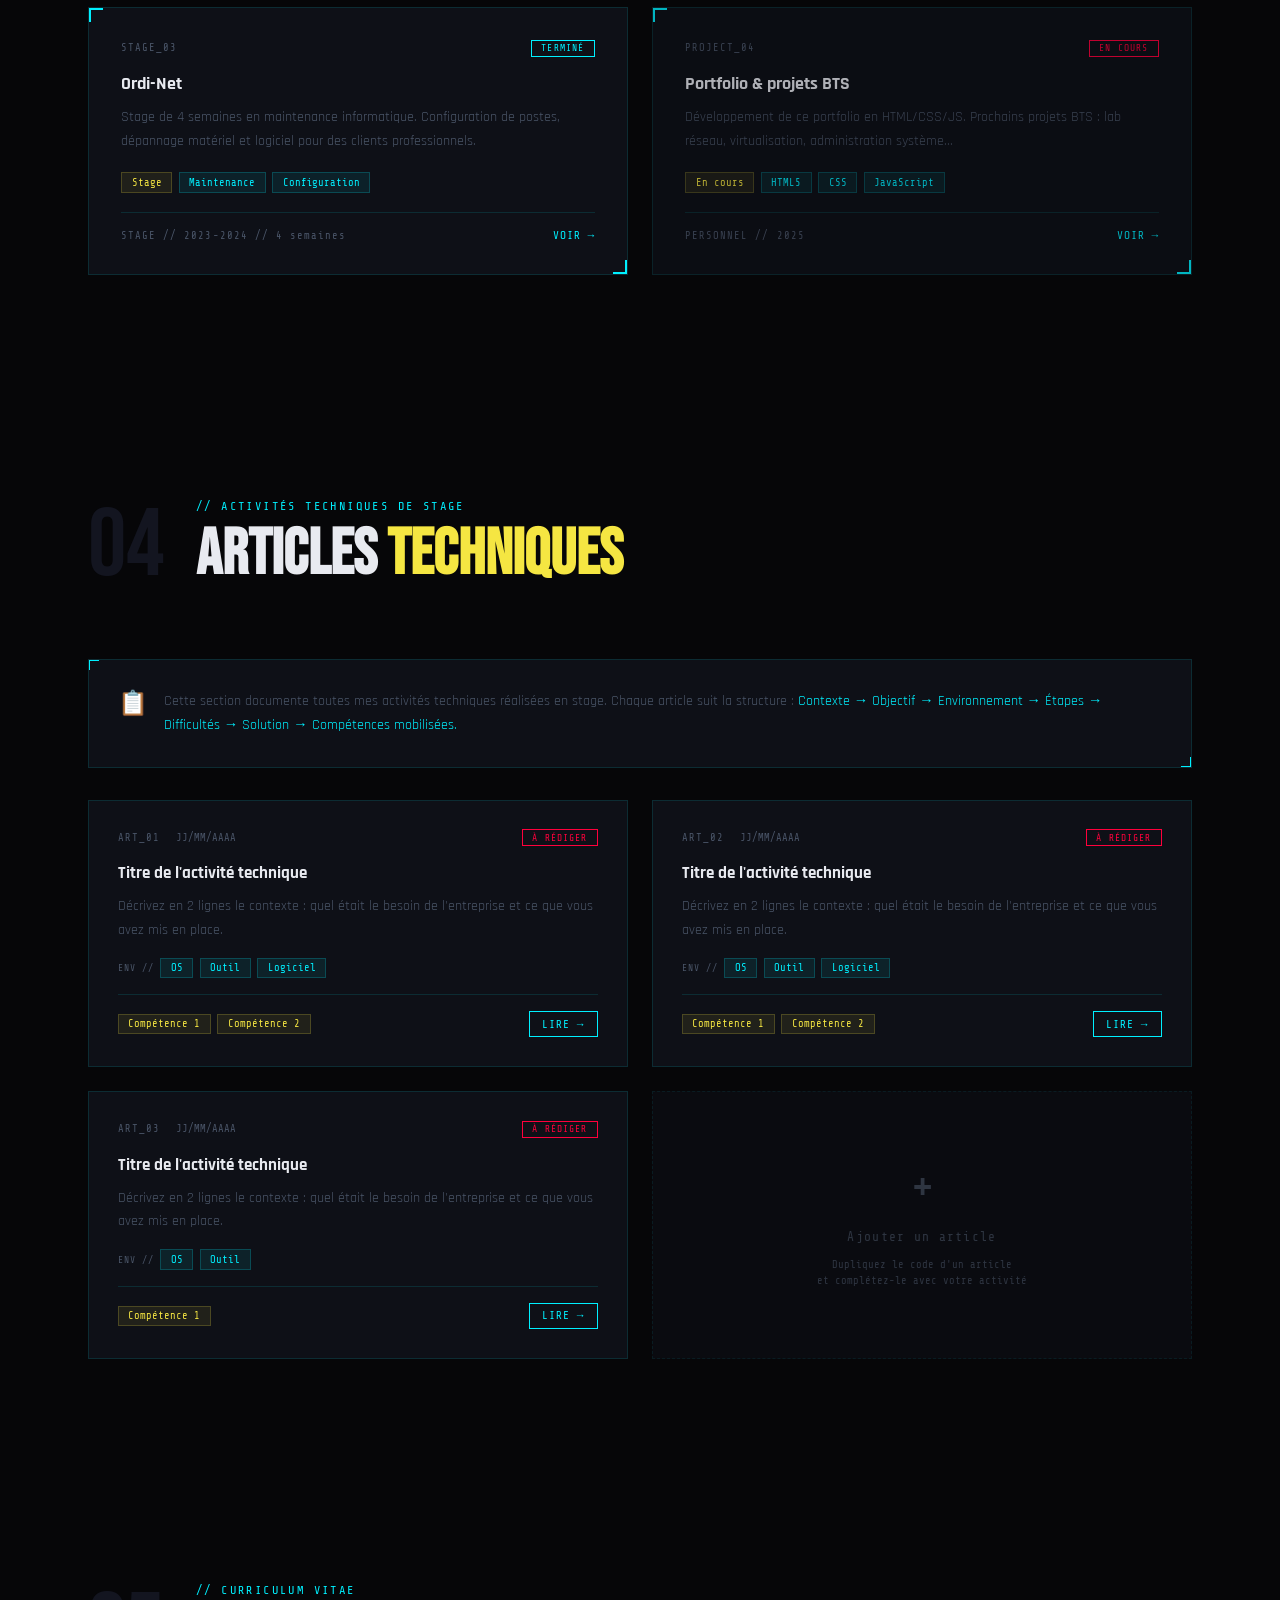
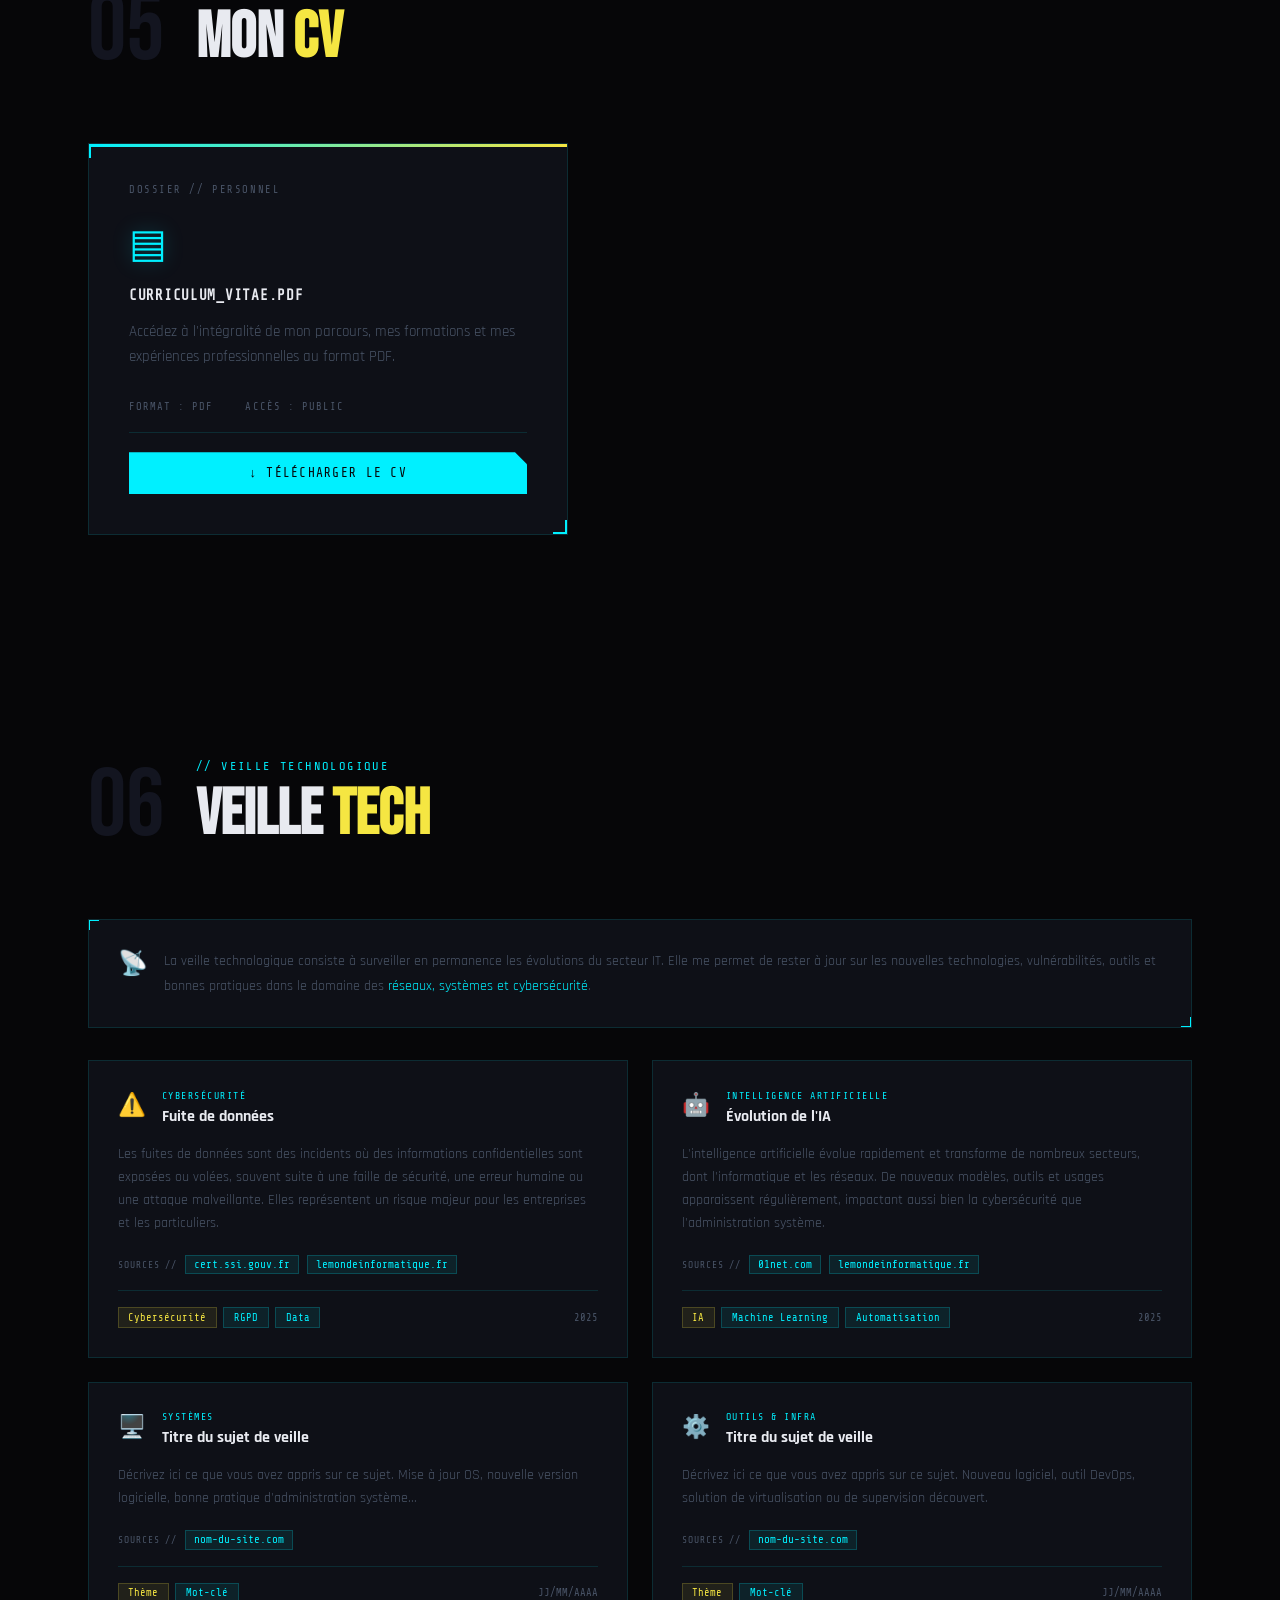
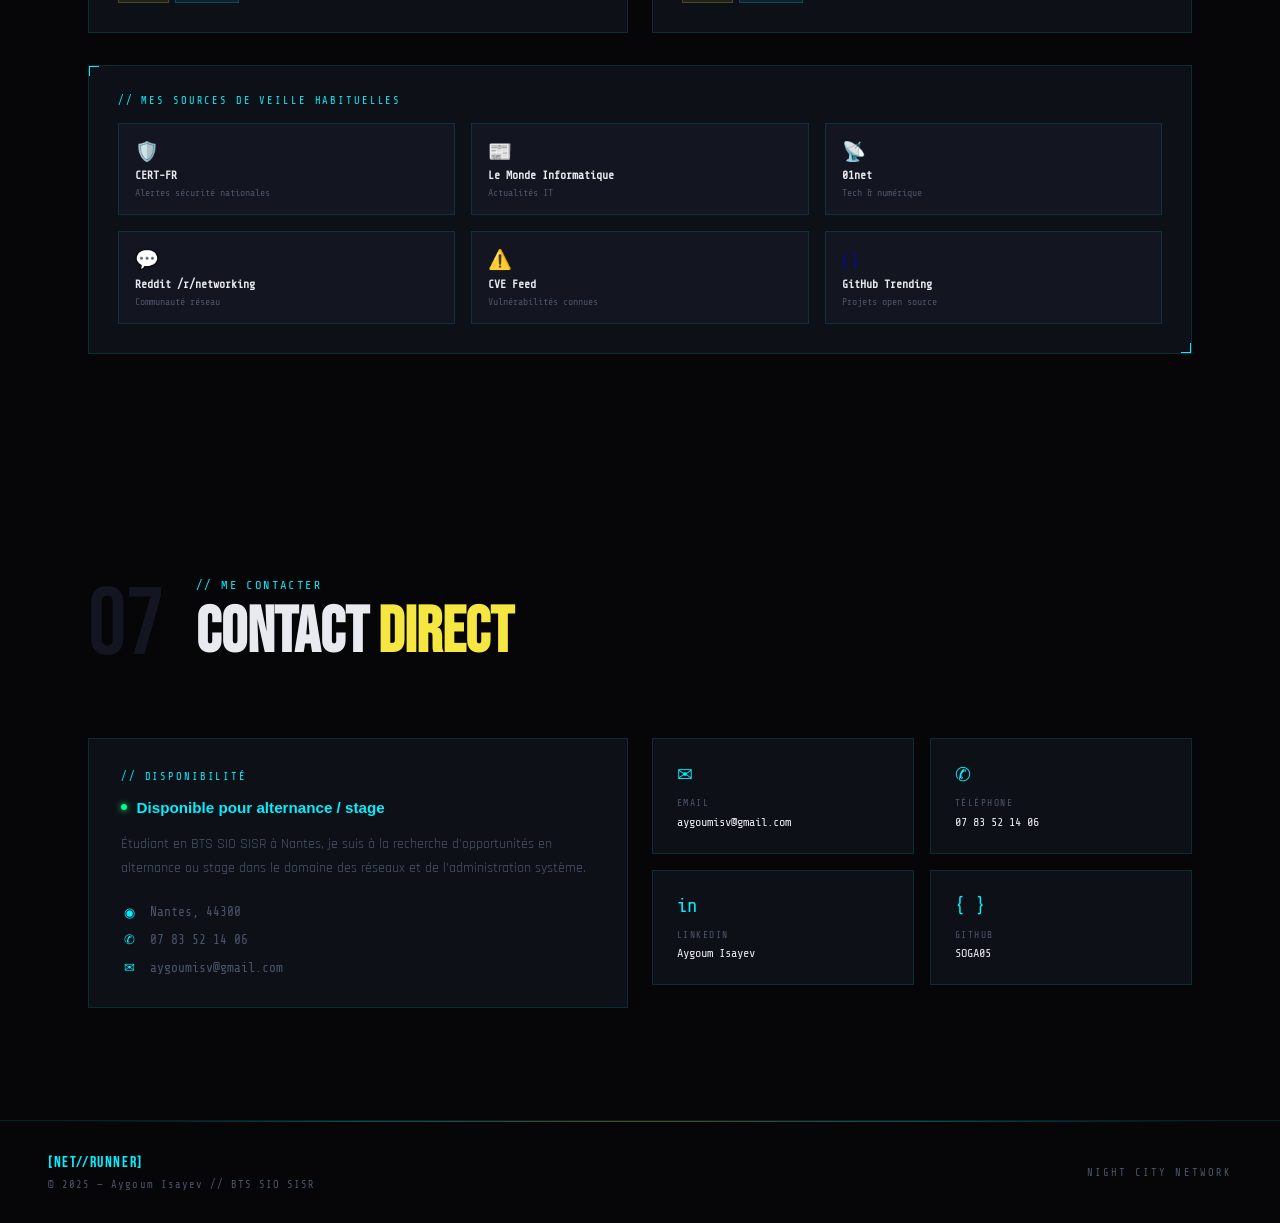
==== commit 2703dc36: "Add files via upload" ====
--- a/index.html
+++ b/index.html
@@ -21,6 +21,12 @@
   <!-- GLITCH OVERLAY -->
   <div class="glitch-overlay" id="glitchOverlay"></div>
 
+  <!-- BOUTON THÈME -->
+  <button class="theme-toggle" id="themeToggle" title="Changer le thème">
+    <span class="theme-toggle-icon">☀️</span>
+    <span class="theme-toggle-label">MODE CLAIR</span>
+  </button>
+
   <!-- NAV -->
   <nav id="navbar">
     <div class="nav-left">
@@ -35,10 +41,13 @@
       </div>
     </div>
     <ul class="nav-links">
-      <li><a href="#hero" data-text="ACCUEIL">ACCUEIL</a></li>
-      <li><a href="#competences" data-text="SKILLS">SKILLS</a></li>
-      <li><a href="#projets" data-text="PROJETS">PROJETS</a></li>
-      <li><a href="#cv" data-text="CV">CV</a></li>
+      <li><a href="#hero">ACCUEIL</a></li>
+      <li><a href="#competences">SKILLS</a></li>
+      <li><a href="#entreprise">ENTREPRISE</a></li>
+      <li><a href="#projets">PROJETS</a></li>
+      <li><a href="#articles">ARTICLES</a></li>
+      <li><a href="#veille">VEILLE</a></li>
+      <li><a href="#contact">CONTACT</a></li>
     </ul>
     <div class="nav-right">
       <span class="nav-time" id="navTime">00:00:00</span>
@@ -70,8 +79,9 @@
       </div>
 
       <p class="hero-desc">
-        Technicien réseaux & systèmes, passionné par l'informatique depuis toujours.
-        Réparation, administration, dépannage. Basé à <span class="text-yellow">Nantes</span>.
+        Étudiant en BTS SIO option SISR au Lycée La Colinière de Nantes.
+        Passionné par les réseaux, l'administration système et l'informatique.
+        Basé à <span class="text-yellow">Nantes</span>.
       </p>
 
       <div class="hero-cta">
@@ -144,10 +154,6 @@
           <span class="tag">Maintenance</span>
           <span class="tag">Dépannage</span>
         </div>
-        <div class="skill-xp">
-          <span class="xp-label">XP</span>
-          <div class="xp-bar"><div class="xp-fill" style="--w:72%"></div></div>
-        </div>
       </div>
 
       <div class="skill-card" data-index="1">
@@ -161,10 +167,6 @@
           <span class="tag">Installation OS</span>
           <span class="tag">Dépannage</span>
           <span class="tag">Montage PC</span>
-        </div>
-        <div class="skill-xp">
-          <span class="xp-label">XP</span>
-          <div class="xp-bar"><div class="xp-fill" style="--w:80%"></div></div>
         </div>
       </div>
 
@@ -181,10 +183,6 @@
           <span class="tag tag-yellow">Python</span>
           <span class="tag tag-yellow">C++</span>
         </div>
-        <div class="skill-xp">
-          <span class="xp-label">XP</span>
-          <div class="xp-bar"><div class="xp-fill xp-yellow" style="--w:65%"></div></div>
-        </div>
       </div>
 
       <div class="skill-card" data-index="3">
@@ -199,19 +197,120 @@
           <span class="tag">Électricité HB0</span>
           <span class="tag">Plomberie</span>
         </div>
-        <div class="skill-xp">
-          <span class="xp-label">XP</span>
-          <div class="xp-bar"><div class="xp-fill" style="--w:78%"></div></div>
-        </div>
       </div>
 
     </div>
   </section>
 
-  <!-- PROJETS -->
+  <!-- ENTREPRISE -->
+  <section id="entreprise" class="section">
+    <div class="section-header reveal">
+      <div class="section-num">02</div>
+      <div class="section-info">
+        <p class="section-tag">// PRÉSENTATION DE L'ENTREPRISE</p>
+        <h2 class="section-title">MON <span class="text-yellow">ENTREPRISE</span></h2>
+      </div>
+    </div>
+
+    <div class="entreprise-grid reveal">
+
+      <div class="entreprise-main">
+        <div class="panel">
+          <div class="corner-tl"></div>
+          <div class="corner-br"></div>
+          <div class="panel-label">// IDENTITÉ</div>
+          <div class="entreprise-name">NOM DE L'ENTREPRISE</div>
+          <p class="entreprise-desc">
+            Décrivez ici l'activité principale de l'entreprise. Quel est son secteur ?
+            Que fait-elle ? Pour qui ? Depuis quand existe-t-elle ?
+          </p>
+          <div class="entreprise-tags">
+            <span class="tag">Secteur d'activité</span>
+            <span class="tag">Ville</span>
+            <span class="tag tag-yellow">Informatique</span>
+          </div>
+        </div>
+
+        <div class="panel" style="margin-top:1.5rem">
+          <div class="corner-tl"></div>
+          <div class="corner-br"></div>
+          <div class="panel-label">// INFRASTRUCTURE INFORMATIQUE</div>
+          <p class="entreprise-desc">
+            Décrivez l'infrastructure informatique de l'entreprise :
+            combien de postes, serveurs, type de réseau, logiciels utilisés,
+            organisation du service IT...
+          </p>
+          <div class="infra-grid">
+            <div class="infra-item">
+              <div class="infra-val">??</div>
+              <div class="infra-label">POSTES</div>
+            </div>
+            <div class="infra-item">
+              <div class="infra-val">??</div>
+              <div class="infra-label">SERVEURS</div>
+            </div>
+            <div class="infra-item">
+              <div class="infra-val">??</div>
+              <div class="infra-label">UTILISATEURS</div>
+            </div>
+            <div class="infra-item">
+              <div class="infra-val">??</div>
+              <div class="infra-label">SITES</div>
+            </div>
+          </div>
+        </div>
+      </div>
+
+      <div class="entreprise-side">
+        <div class="panel">
+          <div class="corner-tl"></div>
+          <div class="corner-br"></div>
+          <div class="panel-label">// INFORMATIONS</div>
+          <div class="info-list">
+            <div class="info-row">
+              <span class="info-key">Secteur</span>
+              <span class="info-val">À compléter</span>
+            </div>
+            <div class="info-row">
+              <span class="info-key">Taille</span>
+              <span class="info-val">À compléter</span>
+            </div>
+            <div class="info-row">
+              <span class="info-key">Localisation</span>
+              <span class="info-val">Nantes</span>
+            </div>
+            <div class="info-row">
+              <span class="info-key">Durée stage</span>
+              <span class="info-val text-cyan">6 semaines</span>
+            </div>
+            <div class="info-row">
+              <span class="info-key">Période</span>
+              <span class="info-val">2024-2025</span>
+            </div>
+          </div>
+        </div>
+
+        <div class="panel" style="margin-top:1.5rem">
+          <div class="corner-tl"></div>
+          <div class="corner-br"></div>
+          <div class="panel-label">// MES MISSIONS</div>
+          <ul class="mission-list">
+            <li>À compléter avec vos missions</li>
+            <li>Support utilisateur N1/N2</li>
+            <li>Maintenance réseau</li>
+            <li>Déploiement de postes</li>
+            <li>Administration système</li>
+          </ul>
+        </div>
+      </div>
+
+    </div>
+  </section>
+
+  <!-- PROJETS / STAGES -->
   <section id="projets" class="section">
     <div class="section-header reveal">
-      <div class="section-num">02</div>
+      <div class="section-num">03</div>
       <div class="section-info">
         <p class="section-tag">// PROJETS & STAGES</p>
         <h2 class="section-title">MES <span class="text-yellow">RÉALISATIONS</span></h2>
@@ -239,7 +338,7 @@
         </div>
         <div class="project-footer">
           <span class="project-type">STAGE // 2024-2025 // 6 semaines</span>
-          <a href="#" class="project-link">VOIR →</a>
+          <a href="#articles" class="project-link">VOIR →</a>
         </div>
         <div class="card-corner tl"></div>
         <div class="card-corner br"></div>
@@ -318,17 +417,251 @@
     </div>
   </section>
 
+  <!-- ARTICLES TECHNIQUES -->
+  <section id="articles" class="section">
+    <div class="section-header reveal">
+      <div class="section-num">04</div>
+      <div class="section-info">
+        <p class="section-tag">// ACTIVITÉS TECHNIQUES DE STAGE</p>
+        <h2 class="section-title">ARTICLES <span class="text-yellow">TECHNIQUES</span></h2>
+      </div>
+    </div>
+
+    <div class="articles-intro reveal">
+      <div class="panel articles-info-panel">
+        <div class="corner-tl"></div>
+        <div class="corner-br"></div>
+        <span class="articles-info-icon">📋</span>
+        <p>Cette section documente toutes mes activités techniques réalisées en stage.
+        Chaque article suit la structure : <span class="text-cyan">Contexte → Objectif → Environnement → Étapes → Difficultés → Solution → Compétences mobilisées.</span></p>
+      </div>
+    </div>
+
+    <div class="articles-grid reveal">
+
+      <!-- ARTICLE TEMPLATE 1 -->
+      <div class="article-card">
+        <div class="article-header">
+          <div class="article-meta">
+            <span class="article-num">ART_01</span>
+            <span class="article-date">JJ/MM/AAAA</span>
+          </div>
+          <span class="article-status status-wip">À RÉDIGER</span>
+        </div>
+        <h3 class="article-title">Titre de l'activité technique</h3>
+        <p class="article-excerpt">
+          Décrivez en 2 lignes le contexte : quel était le besoin de l'entreprise
+          et ce que vous avez mis en place.
+        </p>
+        <div class="article-env">
+          <span class="env-label">ENV //</span>
+          <span class="tag">OS</span>
+          <span class="tag">Outil</span>
+          <span class="tag">Logiciel</span>
+        </div>
+        <div class="article-footer">
+          <div class="article-skills">
+            <span class="tag tag-yellow">Compétence 1</span>
+            <span class="tag tag-yellow">Compétence 2</span>
+          </div>
+          <button class="article-btn" onclick="toggleArticle(this)">LIRE →</button>
+        </div>
+
+        <!-- CONTENU DÉVELOPPÉ -->
+        <div class="article-content" style="display:none">
+          <div class="article-section">
+            <div class="article-section-title">// 1. CONTEXTE</div>
+            <p>Quel était le besoin de l'entreprise ? Pourquoi cette tâche a-t-elle été nécessaire ?</p>
+          </div>
+          <div class="article-section">
+            <div class="article-section-title">// 2. OBJECTIF</div>
+            <p>Ce qu'il fallait réaliser concrètement.</p>
+          </div>
+          <div class="article-section">
+            <div class="article-section-title">// 3. ENVIRONNEMENT TECHNIQUE</div>
+            <ul class="article-list">
+              <li>OS : À compléter</li>
+              <li>Outils : À compléter</li>
+              <li>Logiciels : À compléter</li>
+            </ul>
+          </div>
+          <div class="article-section">
+            <div class="article-section-title">// 4. ÉTAPES RÉALISÉES</div>
+            <p>Décrivez les étapes, commandes utilisées, configurations effectuées...</p>
+            <div class="code-block">
+              <span class="code-comment"># Exemple de commande</span><br>
+              $ votre_commande_ici
+            </div>
+          </div>
+          <div class="article-section">
+            <div class="article-section-title">// 5. DIFFICULTÉS RENCONTRÉES</div>
+            <p>Quels problèmes avez-vous rencontré ? Erreurs, blocages, incompréhensions...</p>
+          </div>
+          <div class="article-section">
+            <div class="article-section-title">// 6. SOLUTION APPORTÉE</div>
+            <p>Comment avez-vous résolu le problème ?</p>
+          </div>
+          <div class="article-section">
+            <div class="article-section-title">// 7. COMPÉTENCES MOBILISÉES</div>
+            <div class="skill-tags">
+              <span class="tag tag-yellow">Compétence 1</span>
+              <span class="tag tag-yellow">Compétence 2</span>
+            </div>
+          </div>
+        </div>
+      </div>
+
+      <!-- ARTICLE TEMPLATE 2 -->
+      <div class="article-card">
+        <div class="article-header">
+          <div class="article-meta">
+            <span class="article-num">ART_02</span>
+            <span class="article-date">JJ/MM/AAAA</span>
+          </div>
+          <span class="article-status status-wip">À RÉDIGER</span>
+        </div>
+        <h3 class="article-title">Titre de l'activité technique</h3>
+        <p class="article-excerpt">
+          Décrivez en 2 lignes le contexte : quel était le besoin de l'entreprise
+          et ce que vous avez mis en place.
+        </p>
+        <div class="article-env">
+          <span class="env-label">ENV //</span>
+          <span class="tag">OS</span>
+          <span class="tag">Outil</span>
+          <span class="tag">Logiciel</span>
+        </div>
+        <div class="article-footer">
+          <div class="article-skills">
+            <span class="tag tag-yellow">Compétence 1</span>
+            <span class="tag tag-yellow">Compétence 2</span>
+          </div>
+          <button class="article-btn" onclick="toggleArticle(this)">LIRE →</button>
+        </div>
+        <div class="article-content" style="display:none">
+          <div class="article-section">
+            <div class="article-section-title">// 1. CONTEXTE</div>
+            <p>Quel était le besoin de l'entreprise ?</p>
+          </div>
+          <div class="article-section">
+            <div class="article-section-title">// 2. OBJECTIF</div>
+            <p>Ce qu'il fallait réaliser concrètement.</p>
+          </div>
+          <div class="article-section">
+            <div class="article-section-title">// 3. ENVIRONNEMENT TECHNIQUE</div>
+            <ul class="article-list">
+              <li>OS : À compléter</li>
+              <li>Outils : À compléter</li>
+            </ul>
+          </div>
+          <div class="article-section">
+            <div class="article-section-title">// 4. ÉTAPES RÉALISÉES</div>
+            <p>Décrivez les étapes...</p>
+            <div class="code-block">
+              <span class="code-comment"># Exemple de commande</span><br>
+              $ votre_commande_ici
+            </div>
+          </div>
+          <div class="article-section">
+            <div class="article-section-title">// 5. DIFFICULTÉS RENCONTRÉES</div>
+            <p>Quels problèmes avez-vous rencontré ?</p>
+          </div>
+          <div class="article-section">
+            <div class="article-section-title">// 6. SOLUTION APPORTÉE</div>
+            <p>Comment avez-vous résolu le problème ?</p>
+          </div>
+          <div class="article-section">
+            <div class="article-section-title">// 7. COMPÉTENCES MOBILISÉES</div>
+            <div class="skill-tags">
+              <span class="tag tag-yellow">Compétence 1</span>
+            </div>
+          </div>
+        </div>
+      </div>
+
+      <!-- ARTICLE TEMPLATE 3 -->
+      <div class="article-card">
+        <div class="article-header">
+          <div class="article-meta">
+            <span class="article-num">ART_03</span>
+            <span class="article-date">JJ/MM/AAAA</span>
+          </div>
+          <span class="article-status status-wip">À RÉDIGER</span>
+        </div>
+        <h3 class="article-title">Titre de l'activité technique</h3>
+        <p class="article-excerpt">
+          Décrivez en 2 lignes le contexte : quel était le besoin de l'entreprise
+          et ce que vous avez mis en place.
+        </p>
+        <div class="article-env">
+          <span class="env-label">ENV //</span>
+          <span class="tag">OS</span>
+          <span class="tag">Outil</span>
+        </div>
+        <div class="article-footer">
+          <div class="article-skills">
+            <span class="tag tag-yellow">Compétence 1</span>
+          </div>
+          <button class="article-btn" onclick="toggleArticle(this)">LIRE →</button>
+        </div>
+        <div class="article-content" style="display:none">
+          <div class="article-section">
+            <div class="article-section-title">// 1. CONTEXTE</div>
+            <p>Quel était le besoin de l'entreprise ?</p>
+          </div>
+          <div class="article-section">
+            <div class="article-section-title">// 2. OBJECTIF</div>
+            <p>Ce qu'il fallait réaliser concrètement.</p>
+          </div>
+          <div class="article-section">
+            <div class="article-section-title">// 3. ENVIRONNEMENT TECHNIQUE</div>
+            <ul class="article-list">
+              <li>OS : À compléter</li>
+            </ul>
+          </div>
+          <div class="article-section">
+            <div class="article-section-title">// 4. ÉTAPES RÉALISÉES</div>
+            <p>Décrivez les étapes...</p>
+            <div class="code-block">$ votre_commande_ici</div>
+          </div>
+          <div class="article-section">
+            <div class="article-section-title">// 5. DIFFICULTÉS RENCONTRÉES</div>
+            <p>Quels problèmes avez-vous rencontré ?</p>
+          </div>
+          <div class="article-section">
+            <div class="article-section-title">// 6. SOLUTION APPORTÉE</div>
+            <p>Comment avez-vous résolu le problème ?</p>
+          </div>
+          <div class="article-section">
+            <div class="article-section-title">// 7. COMPÉTENCES MOBILISÉES</div>
+            <div class="skill-tags">
+              <span class="tag tag-yellow">Compétence 1</span>
+            </div>
+          </div>
+        </div>
+      </div>
+
+      <!-- ADD MORE CARD -->
+      <div class="article-card article-card--add">
+        <div class="add-icon">+</div>
+        <div class="add-text">Ajouter un article</div>
+        <div class="add-sub">Dupliquez le code d'un article<br>et complétez-le avec votre activité</div>
+      </div>
+
+    </div>
+  </section>
+
   <!-- CV -->
   <section id="cv" class="section">
     <div class="section-header reveal">
-      <div class="section-num">03</div>
+      <div class="section-num">05</div>
       <div class="section-info">
         <p class="section-tag">// CURRICULUM VITAE</p>
         <h2 class="section-title">MON <span class="text-yellow">CV</span></h2>
       </div>
     </div>
 
-    <div class="cv-container reveal">
+    <div class="cv-solo reveal">
       <div class="cv-card">
         <div class="cv-card-top">
           <div class="cv-label">DOSSIER // PERSONNEL</div>
@@ -353,24 +686,255 @@
         <div class="card-corner tl"></div>
         <div class="card-corner br"></div>
       </div>
-
-      <div class="cv-contact">
-        <div class="contact-title">CONTACT // RÉSEAU</div>
-        <div class="contact-list">
-          <a href="mailto:aygoumisv@gmail.com" class="contact-item">
-            <span class="contact-icon">✉</span>
-            <span>aygoumisv@gmail.com</span>
+    </div>
+  </section>
+
+  <!-- VEILLE TECHNOLOGIQUE -->
+  <section id="veille" class="section">
+    <div class="section-header reveal">
+      <div class="section-num">06</div>
+      <div class="section-info">
+        <p class="section-tag">// VEILLE TECHNOLOGIQUE</p>
+        <h2 class="section-title">VEILLE <span class="text-yellow">TECH</span></h2>
+      </div>
+    </div>
+
+    <div class="veille-intro reveal">
+      <div class="panel articles-info-panel">
+        <div class="corner-tl"></div>
+        <div class="corner-br"></div>
+        <span class="articles-info-icon">📡</span>
+        <p>La veille technologique consiste à surveiller en permanence les évolutions du secteur IT.
+        Elle me permet de rester à jour sur les nouvelles technologies, vulnérabilités, outils et bonnes pratiques
+        dans le domaine des <span class="text-cyan">réseaux, systèmes et cybersécurité</span>.</p>
+      </div>
+    </div>
+
+    <div class="veille-grid reveal">
+
+      <!-- VEILLE 1 -->
+      <div class="veille-card">
+        <div class="veille-card-header">
+          <div class="veille-topic-icon">⚠️</div>
+          <div>
+            <div class="veille-topic">CYBERSÉCURITÉ</div>
+            <h3 class="veille-title">Fuite de données</h3>
+          </div>
+        </div>
+        <p class="veille-desc">
+          Les fuites de données sont des incidents où des informations confidentielles
+          sont exposées ou volées, souvent suite à une faille de sécurité, une erreur humaine
+          ou une attaque malveillante. Elles représentent un risque majeur pour les entreprises
+          et les particuliers.
+        </p>
+        <div class="veille-sources">
+          <div class="veille-sources-label">SOURCES //</div>
+          <a href="https://www.cert.ssi.gouv.fr" target="_blank" class="veille-source-link">cert.ssi.gouv.fr</a>
+          <a href="https://www.lemondeinformatique.fr" target="_blank" class="veille-source-link">lemondeinformatique.fr</a>
+        </div>
+        <div class="veille-footer">
+          <div class="veille-tags">
+            <span class="tag tag-yellow">Cybersécurité</span>
+            <span class="tag">RGPD</span>
+            <span class="tag">Data</span>
+          </div>
+          <span class="veille-date">2025</span>
+        </div>
+      </div>
+
+      <!-- VEILLE 2 -->
+      <div class="veille-card">
+        <div class="veille-card-header">
+          <div class="veille-topic-icon">🤖</div>
+          <div>
+            <div class="veille-topic">INTELLIGENCE ARTIFICIELLE</div>
+            <h3 class="veille-title">Évolution de l'IA</h3>
+          </div>
+        </div>
+        <p class="veille-desc">
+          L'intelligence artificielle évolue rapidement et transforme de nombreux secteurs,
+          dont l'informatique et les réseaux. De nouveaux modèles, outils et usages
+          apparaissent régulièrement, impactant aussi bien la cybersécurité que
+          l'administration système.
+        </p>
+        <div class="veille-sources">
+          <div class="veille-sources-label">SOURCES //</div>
+          <a href="https://www.01net.com" target="_blank" class="veille-source-link">01net.com</a>
+          <a href="https://www.lemondeinformatique.fr" target="_blank" class="veille-source-link">lemondeinformatique.fr</a>
+        </div>
+        <div class="veille-footer">
+          <div class="veille-tags">
+            <span class="tag tag-yellow">IA</span>
+            <span class="tag">Machine Learning</span>
+            <span class="tag">Automatisation</span>
+          </div>
+          <span class="veille-date">2025</span>
+        </div>
+      </div>
+
+      <!-- VEILLE 3 -->
+      <div class="veille-card">
+        <div class="veille-card-header">
+          <div class="veille-topic-icon">🖥️</div>
+          <div>
+            <div class="veille-topic">SYSTÈMES</div>
+            <h3 class="veille-title">Titre du sujet de veille</h3>
+          </div>
+        </div>
+        <p class="veille-desc">
+          Décrivez ici ce que vous avez appris sur ce sujet.
+          Mise à jour OS, nouvelle version logicielle, bonne pratique
+          d'administration système...
+        </p>
+        <div class="veille-sources">
+          <div class="veille-sources-label">SOURCES //</div>
+          <a href="#" target="_blank" class="veille-source-link">nom-du-site.com</a>
+        </div>
+        <div class="veille-footer">
+          <div class="veille-tags">
+            <span class="tag tag-yellow">Thème</span>
+            <span class="tag">Mot-clé</span>
+          </div>
+          <span class="veille-date">JJ/MM/AAAA</span>
+        </div>
+      </div>
+
+      <!-- VEILLE 4 -->
+      <div class="veille-card">
+        <div class="veille-card-header">
+          <div class="veille-topic-icon">⚙️</div>
+          <div>
+            <div class="veille-topic">OUTILS & INFRA</div>
+            <h3 class="veille-title">Titre du sujet de veille</h3>
+          </div>
+        </div>
+        <p class="veille-desc">
+          Décrivez ici ce que vous avez appris sur ce sujet.
+          Nouveau logiciel, outil DevOps, solution de virtualisation
+          ou de supervision découvert.
+        </p>
+        <div class="veille-sources">
+          <div class="veille-sources-label">SOURCES //</div>
+          <a href="#" target="_blank" class="veille-source-link">nom-du-site.com</a>
+        </div>
+        <div class="veille-footer">
+          <div class="veille-tags">
+            <span class="tag tag-yellow">Thème</span>
+            <span class="tag">Mot-clé</span>
+          </div>
+          <span class="veille-date">JJ/MM/AAAA</span>
+        </div>
+      </div>
+
+    </div>
+
+    <!-- SOURCES HABITUELLES -->
+    <div class="veille-sources-panel reveal">
+      <div class="panel">
+        <div class="corner-tl"></div>
+        <div class="corner-br"></div>
+        <div class="panel-label">// MES SOURCES DE VEILLE HABITUELLES</div>
+        <div class="sources-grid">
+          <a href="https://www.cert.ssi.gouv.fr" target="_blank" class="source-item">
+            <span class="source-icon">🛡️</span>
+            <span class="source-name">CERT-FR</span>
+            <span class="source-desc">Alertes sécurité nationales</span>
           </a>
-          <a href="https://linkedin.com/in/aygoum-isayev" target="_blank" class="contact-item">
-            <span class="contact-icon">in</span>
-            <span>linkedin</span>
+          <a href="https://www.lemondeinformatique.fr" target="_blank" class="source-item">
+            <span class="source-icon">📰</span>
+            <span class="source-name">Le Monde Informatique</span>
+            <span class="source-desc">Actualités IT</span>
           </a>
-          <a href="https://github.com/SOGA05" target="_blank" class="contact-item">
-            <span class="contact-icon">{ }</span>
-            <span>GitHub</span>
+          <a href="https://www.01net.com" target="_blank" class="source-item">
+            <span class="source-icon">📡</span>
+            <span class="source-name">01net</span>
+            <span class="source-desc">Tech & numérique</span>
           </a>
-        </div>
-      </div>
+          <a href="https://www.reddit.com/r/networking" target="_blank" class="source-item">
+            <span class="source-icon">💬</span>
+            <span class="source-name">Reddit /r/networking</span>
+            <span class="source-desc">Communauté réseau</span>
+          </a>
+          <a href="https://cvefeed.io" target="_blank" class="source-item">
+            <span class="source-icon">⚠️</span>
+            <span class="source-name">CVE Feed</span>
+            <span class="source-desc">Vulnérabilités connues</span>
+          </a>
+          <a href="https://github.com/trending" target="_blank" class="source-item">
+            <span class="source-icon">{ }</span>
+            <span class="source-name">GitHub Trending</span>
+            <span class="source-desc">Projets open source</span>
+          </a>
+        </div>
+      </div>
+    </div>
+
+  </section>
+
+  <!-- CONTACT -->
+  <section id="contact" class="section">
+    <div class="section-header reveal">
+      <div class="section-num">07</div>
+      <div class="section-info">
+        <p class="section-tag">// ME CONTACTER</p>
+        <h2 class="section-title">CONTACT <span class="text-yellow">DIRECT</span></h2>
+      </div>
+    </div>
+
+    <div class="contact-grid reveal">
+
+      <div class="contact-card">
+        <div class="corner-tl"></div>
+        <div class="corner-br"></div>
+        <div class="contact-card-label">// DISPONIBILITÉ</div>
+        <div class="contact-avail">
+          <span class="status-dot"></span>
+          <span class="text-cyan">Disponible pour alternance / stage</span>
+        </div>
+        <p class="contact-card-desc">
+          Étudiant en BTS SIO SISR à Nantes, je suis à la recherche
+          d'opportunités en alternance ou stage dans le domaine
+          des réseaux et de l'administration système.
+        </p>
+        <div class="contact-info-list">
+          <div class="contact-info-row">
+            <span class="contact-info-icon">◉</span>
+            <span>Nantes, 44300</span>
+          </div>
+          <div class="contact-info-row">
+            <span class="contact-info-icon">✆</span>
+            <a href="tel:0783521406">07 83 52 14 06</a>
+          </div>
+          <div class="contact-info-row">
+            <span class="contact-info-icon">✉</span>
+            <a href="mailto:aygoumisv@gmail.com">aygoumisv@gmail.com</a>
+          </div>
+        </div>
+      </div>
+
+      <div class="contact-links-grid">
+        <a href="mailto:aygoumisv@gmail.com" class="contact-link-card">
+          <div class="clc-icon">✉</div>
+          <div class="clc-label">EMAIL</div>
+          <div class="clc-val">aygoumisv@gmail.com</div>
+        </a>
+        <a href="tel:0783521406" class="contact-link-card">
+          <div class="clc-icon">✆</div>
+          <div class="clc-label">TÉLÉPHONE</div>
+          <div class="clc-val">07 83 52 14 06</div>
+        </a>
+        <a href="https://linkedin.com/in/aygoum-isayev" target="_blank" class="contact-link-card">
+          <div class="clc-icon">in</div>
+          <div class="clc-label">LINKEDIN</div>
+          <div class="clc-val">Aygoum Isayev</div>
+        </a>
+        <a href="https://github.com/SOGA05" target="_blank" class="contact-link-card">
+          <div class="clc-icon">{ }</div>
+          <div class="clc-label">GITHUB</div>
+          <div class="clc-val">SOGA05</div>
+        </a>
+      </div>
+
     </div>
   </section>
 
--- a/style.css
+++ b/style.css
@@ -28,6 +28,86 @@
   --font-mono:    'Share Tech Mono', monospace;
 }
 
+/* ── THÈME CLAIR ── */
+body.light-mode {
+  --cyan:        #0077aa;
+  --cyan-glow:   rgba(0, 119, 170, 0.15);
+  --cyan-dim:    rgba(0, 119, 170, 0.08);
+  --yellow:      #b8860b;
+  --yellow-glow: rgba(184, 134, 11, 0.15);
+  --yellow-dim:  rgba(184, 134, 11, 0.08);
+  --red:         #cc0033;
+  --bg:          #f4f6f9;
+  --bg2:         #ebeef3;
+  --surface:     #ffffff;
+  --surface2:    #f0f2f6;
+  --border:      rgba(0, 0, 0, 0.1);
+  --border-y:    rgba(184, 134, 11, 0.2);
+  --text:        #333a45;
+  --text-dim:    #7a8494;
+  --heading:     #111827;
+  cursor: auto;
+}
+
+/* Désactiver les effets en mode clair */
+body.light-mode .scanlines,
+body.light-mode .glitch-overlay,
+body.light-mode .cursor-outer,
+body.light-mode .cursor-inner,
+body.light-mode canvas { display: none !important; }
+
+body.light-mode .hero-bg-grid { opacity: 0.3; }
+body.light-mode .hero-bg-lines { display: none; }
+body.light-mode .title-accent { text-shadow: none; }
+body.light-mode .stat-val { text-shadow: none; }
+body.light-mode .cv-icon { text-shadow: none; }
+body.light-mode .bar-fill { box-shadow: none; }
+body.light-mode .xp-fill { box-shadow: none; }
+body.light-mode .status-dot { box-shadow: none; }
+
+/* Fond clair pour les grilles / nav */
+body.light-mode nav {
+  background: rgba(244, 246, 249, 0.95);
+  border-bottom-color: rgba(0,0,0,0.08);
+}
+body.light-mode footer {
+  background: var(--surface2);
+}
+body.light-mode body::before,
+body.light-mode body::after { opacity: 0.05; }
+
+/* Bouton thème */
+.theme-toggle {
+  position: fixed;
+  bottom: 1.5rem;
+  right: 1.5rem;
+  z-index: 300;
+  display: flex;
+  align-items: center;
+  gap: .6rem;
+  font-family: var(--font-mono);
+  font-size: .7rem;
+  letter-spacing: .08em;
+  color: var(--bg);
+  background: var(--cyan);
+  border: none;
+  padding: .6rem 1.2rem;
+  cursor: pointer;
+  clip-path: polygon(0 0, calc(100% - 8px) 0, 100% 8px, 100% 100%, 0 100%);
+  transition: background .2s, transform .2s;
+  box-shadow: 0 4px 20px var(--cyan-glow);
+}
+.theme-toggle:hover { background: var(--yellow); transform: translateY(-2px); }
+.theme-toggle-icon { font-size: .9rem; }
+
+body.light-mode .theme-toggle {
+  color: #fff;
+  background: #0077aa;
+  box-shadow: 0 4px 12px rgba(0,0,0,0.15);
+  clip-path: polygon(0 0, calc(100% - 8px) 0, 100% 8px, 100% 100%, 0 100%);
+}
+body.light-mode .theme-toggle:hover { background: #005f8a; }
+
 /* ── RESET ── */
 *, *::before, *::after { box-sizing: border-box; margin: 0; padding: 0; }
 html { scroll-behavior: smooth; }
@@ -898,3 +978,537 @@
   .skills-grid { grid-template-columns: 1fr; }
   .hero-title { font-size: 3.5rem; }
 }
+
+/* ══════════════════════════════════════════
+   NOUVELLES SECTIONS — ENTREPRISE / ARTICLES / CONTACT
+   ══════════════════════════════════════════ */
+
+/* ── PANEL GÉNÉRIQUE ── */
+.panel {
+  background: var(--surface);
+  border: 1px solid var(--border);
+  padding: 1.8rem;
+  position: relative;
+}
+.panel .corner-tl,
+.panel .corner-br {
+  position: absolute;
+  width: 10px; height: 10px;
+  border-color: var(--cyan);
+  border-style: solid;
+}
+.panel .corner-tl { top: 0; left: 0; border-width: 1px 0 0 1px; }
+.panel .corner-br { bottom: 0; right: 0; border-width: 0 1px 1px 0; }
+.panel-label {
+  font-family: var(--font-mono);
+  font-size: .65rem;
+  color: var(--cyan);
+  letter-spacing: .18em;
+  margin-bottom: 1rem;
+}
+
+/* ── ENTREPRISE ── */
+.entreprise-grid {
+  display: grid;
+  grid-template-columns: 1fr 300px;
+  gap: 1.5rem;
+  align-items: start;
+}
+.entreprise-name {
+  font-family: var(--font-display);
+  font-size: 2rem;
+  color: var(--yellow);
+  text-shadow: 0 0 20px var(--yellow-glow);
+  margin-bottom: 1rem;
+}
+.entreprise-desc {
+  font-size: .95rem;
+  color: var(--text-dim);
+  line-height: 1.7;
+  margin-bottom: 1.2rem;
+}
+.entreprise-tags { display: flex; flex-wrap: wrap; gap: .4rem; }
+
+.infra-grid {
+  display: grid;
+  grid-template-columns: repeat(4, 1fr);
+  gap: 1rem;
+  margin-top: 1.5rem;
+  padding-top: 1.5rem;
+  border-top: 1px solid var(--border);
+}
+.infra-item { text-align: center; }
+.infra-val {
+  font-family: var(--font-display);
+  font-size: 2rem;
+  color: var(--cyan);
+  text-shadow: 0 0 15px var(--cyan-glow);
+}
+.infra-label {
+  font-family: var(--font-mono);
+  font-size: .6rem;
+  color: var(--text-dim);
+  letter-spacing: .12em;
+}
+
+.info-list { display: flex; flex-direction: column; gap: .8rem; }
+.info-row {
+  display: flex;
+  justify-content: space-between;
+  align-items: center;
+  padding-bottom: .8rem;
+  border-bottom: 1px solid var(--border);
+  font-size: .85rem;
+}
+.info-row:last-child { border-bottom: none; padding-bottom: 0; }
+.info-key {
+  font-family: var(--font-mono);
+  font-size: .7rem;
+  color: var(--text-dim);
+  letter-spacing: .08em;
+}
+.info-val { font-weight: 600; color: var(--heading); }
+.text-cyan { color: var(--cyan) !important; }
+
+.mission-list {
+  list-style: none;
+  display: flex;
+  flex-direction: column;
+  gap: .6rem;
+}
+.mission-list li {
+  font-size: .9rem;
+  color: var(--text-dim);
+  padding-left: 1.2rem;
+  position: relative;
+}
+.mission-list li::before {
+  content: '▸';
+  position: absolute;
+  left: 0;
+  color: var(--cyan);
+}
+
+/* ── ARTICLES ── */
+.articles-intro { margin-bottom: 2rem; }
+.articles-info-panel {
+  display: flex;
+  align-items: flex-start;
+  gap: 1rem;
+}
+.articles-info-icon { font-size: 1.5rem; flex-shrink: 0; }
+.articles-info-panel p {
+  font-size: .9rem;
+  color: var(--text-dim);
+  line-height: 1.7;
+}
+
+.articles-grid {
+  display: grid;
+  grid-template-columns: 1fr 1fr;
+  gap: 1.5rem;
+}
+
+.article-card {
+  background: var(--surface);
+  border: 1px solid var(--border);
+  padding: 1.8rem;
+  position: relative;
+  transition: border-color .3s, transform .3s;
+}
+.article-card:hover {
+  border-color: var(--cyan);
+  transform: translateY(-4px);
+}
+
+.article-header {
+  display: flex;
+  justify-content: space-between;
+  align-items: center;
+  margin-bottom: 1rem;
+}
+.article-meta { display: flex; align-items: center; gap: 1rem; }
+.article-num {
+  font-family: var(--font-mono);
+  font-size: .65rem;
+  color: var(--text-dim);
+  letter-spacing: .1em;
+}
+.article-date {
+  font-family: var(--font-mono);
+  font-size: .65rem;
+  color: var(--text-dim);
+}
+.article-status {
+  font-family: var(--font-mono);
+  font-size: .6rem;
+  letter-spacing: .12em;
+  padding: .15rem .6rem;
+  border: 1px solid;
+}
+
+.article-title {
+  font-family: var(--font-body);
+  font-size: 1.05rem;
+  font-weight: 700;
+  color: var(--heading);
+  margin-bottom: .7rem;
+}
+.article-excerpt {
+  font-size: .88rem;
+  color: var(--text-dim);
+  line-height: 1.65;
+  margin-bottom: 1rem;
+}
+.article-env {
+  display: flex;
+  align-items: center;
+  flex-wrap: wrap;
+  gap: .4rem;
+  margin-bottom: 1rem;
+}
+.env-label {
+  font-family: var(--font-mono);
+  font-size: .6rem;
+  color: var(--text-dim);
+  letter-spacing: .1em;
+}
+.article-footer {
+  display: flex;
+  justify-content: space-between;
+  align-items: center;
+  padding-top: 1rem;
+  border-top: 1px solid var(--border);
+}
+.article-skills { display: flex; flex-wrap: wrap; gap: .4rem; }
+.article-btn {
+  font-family: var(--font-mono);
+  font-size: .7rem;
+  color: var(--cyan);
+  background: transparent;
+  border: 1px solid var(--cyan);
+  padding: .35rem .8rem;
+  cursor: pointer;
+  letter-spacing: .08em;
+  transition: background .2s, color .2s;
+}
+.article-btn:hover {
+  background: var(--cyan);
+  color: var(--bg);
+}
+
+/* Article contenu déplié */
+.article-content {
+  margin-top: 1.5rem;
+  padding-top: 1.5rem;
+  border-top: 1px solid var(--border);
+}
+.article-section { margin-bottom: 1.2rem; }
+.article-section-title {
+  font-family: var(--font-mono);
+  font-size: .7rem;
+  color: var(--yellow);
+  letter-spacing: .12em;
+  margin-bottom: .5rem;
+}
+.article-section p {
+  font-size: .88rem;
+  color: var(--text-dim);
+  line-height: 1.65;
+}
+.article-list {
+  list-style: none;
+  padding: 0;
+}
+.article-list li {
+  font-family: var(--font-mono);
+  font-size: .8rem;
+  color: var(--text-dim);
+  padding: .3rem 0;
+  padding-left: 1rem;
+  position: relative;
+}
+.article-list li::before {
+  content: '▸';
+  position: absolute;
+  left: 0;
+  color: var(--cyan);
+}
+.code-block {
+  background: var(--bg);
+  border: 1px solid var(--border);
+  border-left: 3px solid var(--cyan);
+  padding: 1rem;
+  margin-top: .8rem;
+  font-family: var(--font-mono);
+  font-size: .78rem;
+  color: var(--cyan);
+  line-height: 1.7;
+}
+.code-comment { color: var(--text-dim); }
+
+/* Carte "Ajouter un article" */
+.article-card--add {
+  display: flex;
+  flex-direction: column;
+  align-items: center;
+  justify-content: center;
+  gap: .8rem;
+  min-height: 200px;
+  border-style: dashed;
+  border-color: var(--border);
+  opacity: .6;
+  cursor: default;
+}
+.article-card--add:hover { border-color: var(--cyan); opacity: 1; transform: none; }
+.add-icon {
+  font-family: var(--font-display);
+  font-size: 3rem;
+  color: var(--text-dim);
+}
+.add-text {
+  font-family: var(--font-mono);
+  font-size: .8rem;
+  color: var(--text-dim);
+  letter-spacing: .1em;
+}
+.add-sub {
+  font-family: var(--font-mono);
+  font-size: .65rem;
+  color: var(--text-dim);
+  text-align: center;
+  line-height: 1.6;
+}
+
+/* ── CONTACT ── */
+.contact-grid {
+  display: grid;
+  grid-template-columns: 1fr 1fr;
+  gap: 1.5rem;
+  align-items: start;
+}
+.contact-card {
+  background: var(--surface);
+  border: 1px solid var(--border);
+  padding: 2rem;
+  position: relative;
+}
+.contact-card-label {
+  font-family: var(--font-mono);
+  font-size: .65rem;
+  color: var(--cyan);
+  letter-spacing: .18em;
+  margin-bottom: 1rem;
+}
+.contact-avail {
+  display: flex;
+  align-items: center;
+  gap: .6rem;
+  margin-bottom: 1rem;
+  font-weight: 600;
+  font-size: .95rem;
+}
+.contact-card-desc {
+  font-size: .9rem;
+  color: var(--text-dim);
+  line-height: 1.7;
+  margin-bottom: 1.5rem;
+}
+.contact-info-list { display: flex; flex-direction: column; gap: .8rem; }
+.contact-info-row {
+  display: flex;
+  align-items: center;
+  gap: .8rem;
+  font-family: var(--font-mono);
+  font-size: .8rem;
+  color: var(--text-dim);
+}
+.contact-info-row a { color: var(--text-dim); transition: color .2s; }
+.contact-info-row a:hover { color: var(--cyan); }
+.contact-info-icon { color: var(--cyan); width: 16px; text-align: center; }
+
+.contact-links-grid {
+  display: grid;
+  grid-template-columns: 1fr 1fr;
+  gap: 1rem;
+}
+.contact-link-card {
+  background: var(--surface);
+  border: 1px solid var(--border);
+  padding: 1.5rem;
+  display: flex;
+  flex-direction: column;
+  gap: .4rem;
+  transition: border-color .3s, transform .3s;
+  text-decoration: none;
+}
+.contact-link-card:hover {
+  border-color: var(--yellow);
+  transform: translateY(-4px);
+}
+.clc-icon {
+  font-family: var(--font-mono);
+  font-size: 1.2rem;
+  color: var(--cyan);
+  margin-bottom: .4rem;
+}
+.clc-label {
+  font-family: var(--font-mono);
+  font-size: .6rem;
+  color: var(--text-dim);
+  letter-spacing: .15em;
+}
+.clc-val {
+  font-family: var(--font-mono);
+  font-size: .75rem;
+  color: var(--heading);
+  word-break: break-all;
+}
+
+/* ── RESPONSIVE NOUVELLES SECTIONS ── */
+@media (max-width: 900px) {
+  .entreprise-grid { grid-template-columns: 1fr; }
+  .infra-grid { grid-template-columns: repeat(2, 1fr); }
+  .articles-grid { grid-template-columns: 1fr; }
+  .contact-grid { grid-template-columns: 1fr; }
+  .contact-links-grid { grid-template-columns: 1fr 1fr; }
+}
+
+/* ── CV SOLO (sans bloc contact) ── */
+.cv-solo {
+  max-width: 480px;
+}
+
+/* ── VEILLE TECHNOLOGIQUE ── */
+.veille-intro { margin-bottom: 2rem; }
+
+.veille-grid {
+  display: grid;
+  grid-template-columns: 1fr 1fr;
+  gap: 1.5rem;
+  margin-bottom: 2rem;
+}
+
+.veille-card {
+  background: var(--surface);
+  border: 1px solid var(--border);
+  padding: 1.8rem;
+  position: relative;
+  transition: border-color .3s, transform .3s;
+}
+.veille-card:hover {
+  border-color: var(--cyan);
+  transform: translateY(-4px);
+}
+.veille-card::before {
+  content: '';
+  position: absolute;
+  top: 0; left: 0; right: 0;
+  height: 2px;
+  background: linear-gradient(90deg, var(--cyan), transparent);
+  transform: scaleX(0);
+  transform-origin: left;
+  transition: transform .4s ease;
+}
+.veille-card:hover::before { transform: scaleX(1); }
+
+.veille-card-header {
+  display: flex;
+  align-items: flex-start;
+  gap: 1rem;
+  margin-bottom: 1rem;
+}
+.veille-topic-icon { font-size: 1.4rem; flex-shrink: 0; margin-top: .1rem; }
+.veille-topic {
+  font-family: var(--font-mono);
+  font-size: .62rem;
+  color: var(--cyan);
+  letter-spacing: .15em;
+  margin-bottom: .3rem;
+}
+.veille-title {
+  font-family: var(--font-body);
+  font-size: 1rem;
+  font-weight: 700;
+  color: var(--heading);
+}
+.veille-desc {
+  font-size: .88rem;
+  color: var(--text-dim);
+  line-height: 1.65;
+  margin-bottom: 1.2rem;
+}
+.veille-sources {
+  display: flex;
+  flex-wrap: wrap;
+  align-items: center;
+  gap: .5rem;
+  margin-bottom: 1rem;
+}
+.veille-sources-label {
+  font-family: var(--font-mono);
+  font-size: .6rem;
+  color: var(--text-dim);
+  letter-spacing: .1em;
+}
+.veille-source-link {
+  font-family: var(--font-mono);
+  font-size: .68rem;
+  color: var(--cyan);
+  background: var(--cyan-dim);
+  border: 1px solid rgba(0,240,255,.2);
+  padding: .15rem .5rem;
+  transition: background .2s;
+}
+.veille-source-link:hover { background: rgba(0,240,255,.15); }
+
+.veille-footer {
+  display: flex;
+  justify-content: space-between;
+  align-items: center;
+  padding-top: 1rem;
+  border-top: 1px solid var(--border);
+}
+.veille-tags { display: flex; flex-wrap: wrap; gap: .4rem; }
+.veille-date {
+  font-family: var(--font-mono);
+  font-size: .65rem;
+  color: var(--text-dim);
+}
+
+/* Sources habituelles */
+.veille-sources-panel { margin-top: 0; }
+.sources-grid {
+  display: grid;
+  grid-template-columns: repeat(3, 1fr);
+  gap: 1rem;
+}
+.source-item {
+  display: flex;
+  flex-direction: column;
+  gap: .3rem;
+  padding: 1rem;
+  background: var(--surface2);
+  border: 1px solid var(--border);
+  text-decoration: none;
+  transition: border-color .2s, transform .2s;
+}
+.source-item:hover { border-color: var(--yellow); transform: translateY(-2px); }
+.source-icon { font-size: 1.2rem; }
+.source-name {
+  font-family: var(--font-mono);
+  font-size: .72rem;
+  color: var(--heading);
+  font-weight: 600;
+}
+.source-desc {
+  font-family: var(--font-mono);
+  font-size: .62rem;
+  color: var(--text-dim);
+}
+
+@media (max-width: 900px) {
+  .veille-grid { grid-template-columns: 1fr; }
+  .sources-grid { grid-template-columns: repeat(2, 1fr); }
+  .cv-solo { max-width: 100%; }
+}
